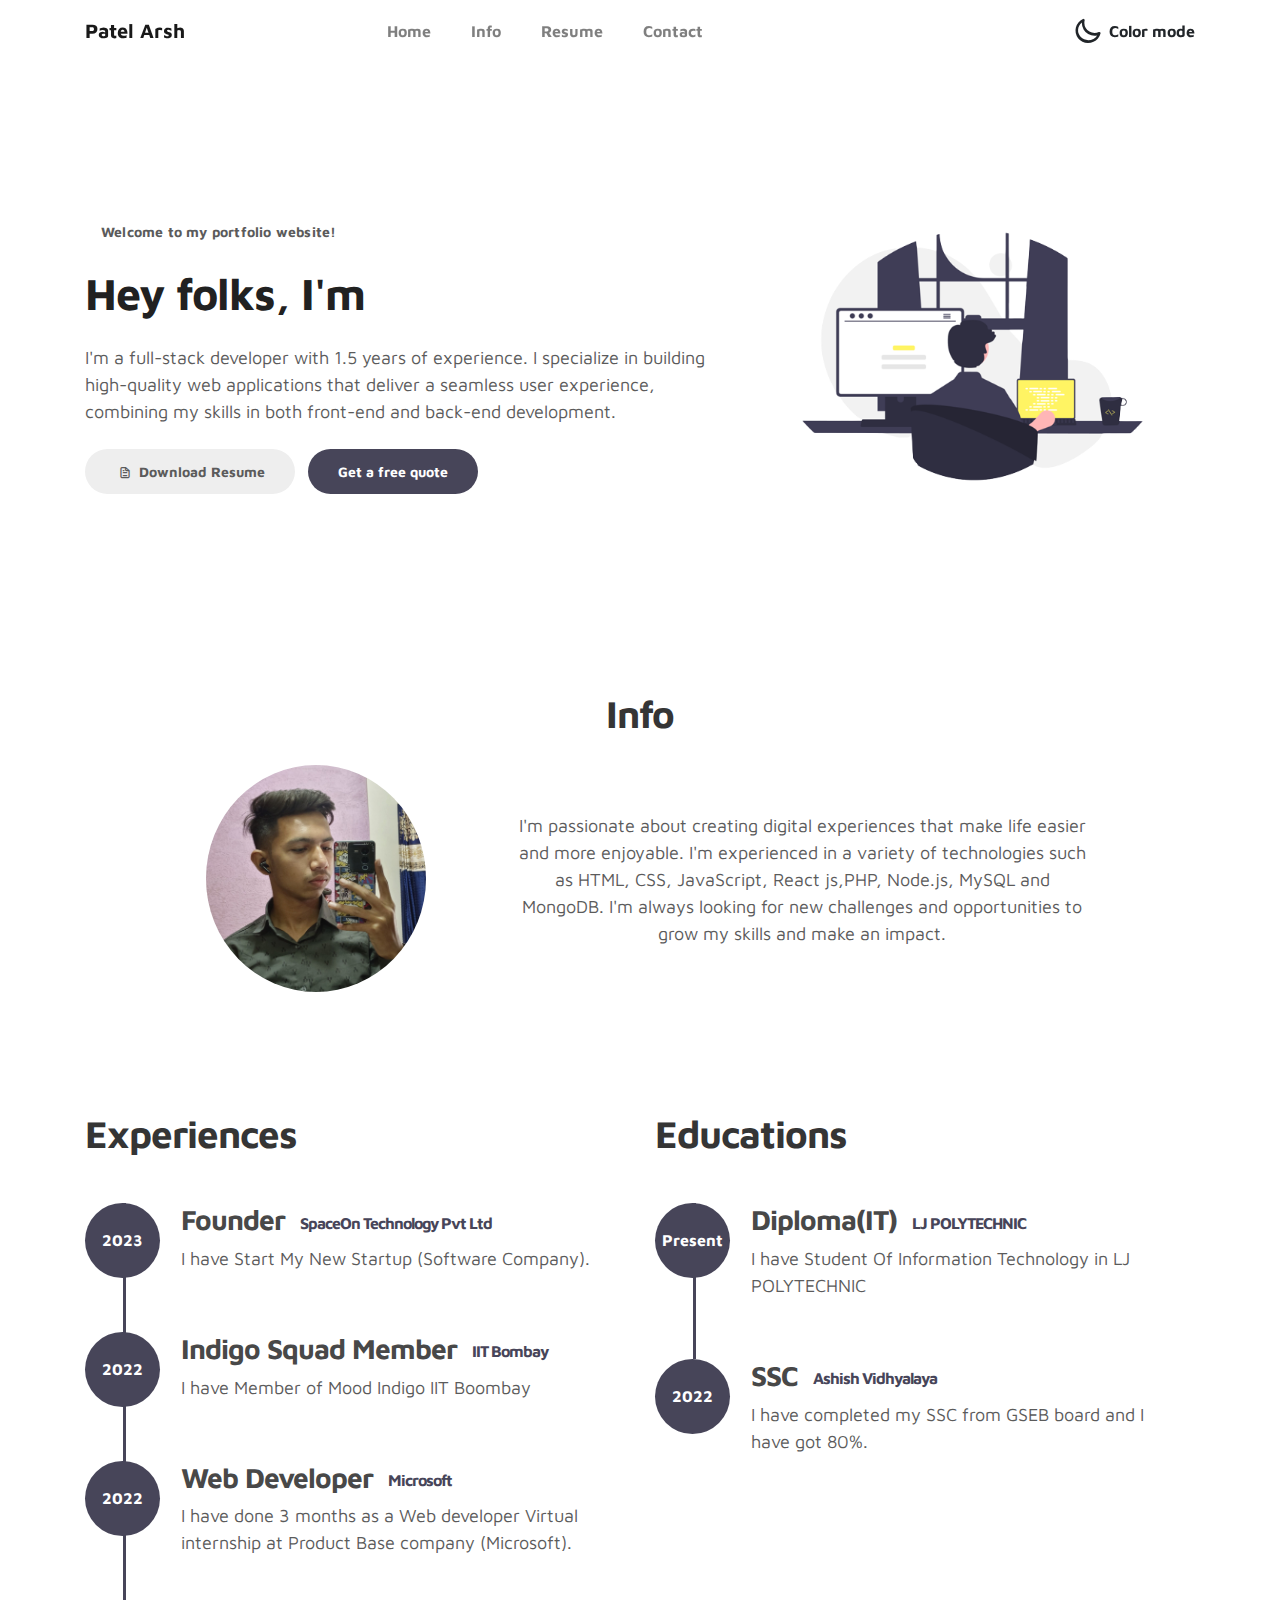
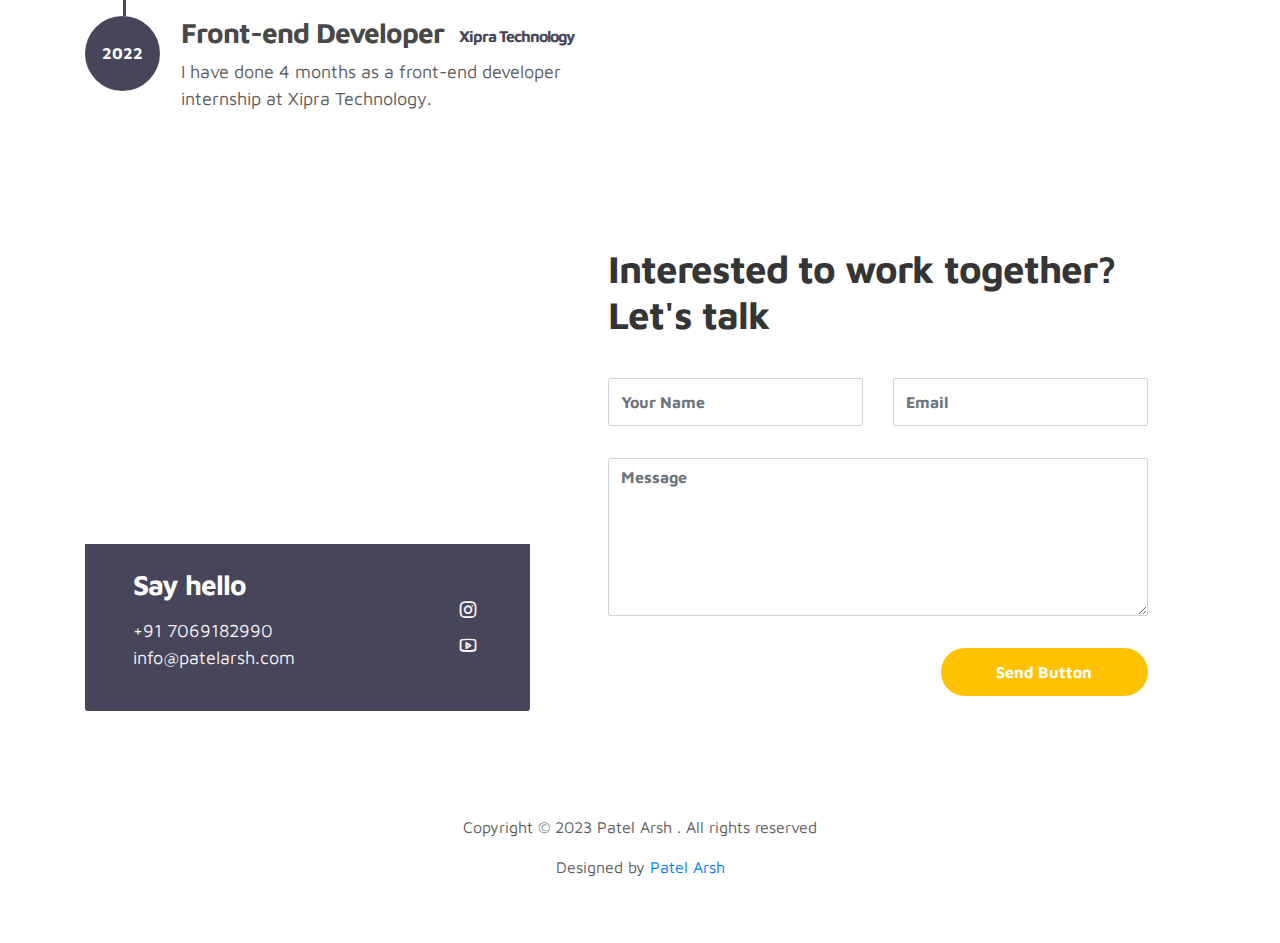
==== index.html @ 88a8e64c "Update index.html" ====
<!doctype html>
<html lang="en">

<head>
  <meta charset="utf-8">
  <meta name="viewport" content="width=device-width, initial-scale=1, shrink-to-fit=no">
  <meta name="author" content="Patel Arsh - Shere my life as a programmer">
  <meta name="description"content="A company specializing in developing and providing software solutions to improve business efficiency and productivity.">
  <meta name="keywords" content="Patel Arsh, IT Company in Kesharpura for Web Designing , Patelarsh company,Patelarsh products,
                                Patelarsh services,  Patelarsh customer reviews, Patelarsh careers,Logo Designing, Web Designing, Web Develpment, Web Designing in Kesharpura,Arsh Patel,Web Development in Kesharpura,
                                Creativite Web Designing, Web Designer in Kesharpura, Web Developer in Kesharpura, Software Development in Kesharpura, Software Developer in Kesharpura,Web Designer in Himmatnagar, Web Developer in Himmatnagar, Software Development in Himmatnagar, Software Developer in Himmatnagar, IT Company in Himmatnagar, Web Designer ,Web Designing,
	                              Web Development,software development, SaaS, cloud computing, mobile app development, artificial intelligence, machine learning, big data, cybersecurity, devOps, agile methodologies, project management, IT consulting, business intelligence, enterprise software, customer relationship management, HRM, supply chain management, inventory management, e-commerce, payment processing, data analytics, ERP ,Graphics Designing, Software Development,ArshPatel,patelarsh,ARSHPATEL,PatelArsh,mr.arsh__08,HTML,CSS,XML,JavaScript,FullStack Developer,Arsh,arsh,patelarsh,lj student,fullstack developer,SpaceOn Technology,spaceon,spaceon technology,owner of spaceon technology,IT Admin,IT Service Provider" />
                                

  <link rel="alternate" type="application/atom+xml" title="PatelArsh-Full Stack Developer"
    href="https://www.patelarsh.com/">
  <link rel="service" type="application/atomsvc+xml" title="PatelArsh-Full Stack Developer"
    href="https://www.patelarsh.com/">
  <link rel="canonical" href="https://www.patelarsh.com/">
  <meta name="robots" content="index, follow" />

  <title>Patel Arsh - Full Stack Developer</title>

  <link rel="stylesheet" href="css/bootstrap.min.css">
  <link rel="stylesheet" href="css/unicons.css">
  <link rel="stylesheet" href="css/owl.carousel.min.css">
  <link rel="stylesheet" href="css/owl.theme.default.min.css">
  <link rel="stylesheet" href="path/to/font-awesome/css/font-awesome.min.css">
  <link rel="icon" href="images/favicon.png" type="image/x-icon">

  <!--Adsense-->
  <script async src="https://pagead2.googlesyndication.com/pagead/js/adsbygoogle.js?client=ca-pub-3249840428928782"
    crossorigin="anonymous"></script>


  <!-- MAIN STYLE -->
  <link rel="stylesheet" href="css/tooplate-style.css">

	
	<script src="https://apps.elfsight.com/p/platform.js" defer></script>
<div class="elfsight-app-e863989b-3a97-4dd0-90bc-7523f755d9ac"></div>
 





</head>

<body>

  <!-- MENU -->
  <nav class="navbar navbar-expand-sm navbar-light">
    <div class="container">
      <a class="navbar-brand" href="index.html"> Patel Arsh</a>

      <button class="navbar-toggler" type="button" data-toggle="collapse" data-target="#navbarNav"
        aria-controls="navbarNav" aria-expanded="false" aria-label="Toggle navigation">
        <span class="navbar-toggler-icon"></span>
        <span class="navbar-toggler-icon"></span>
        <span class="navbar-toggler-icon"></span>
      </button>

      <div class="collapse navbar-collapse" id="navbarNav">
        <ul class="navbar-nav mx-auto">
          <li class="nav-item">
            <a href="index.html" class="nav-link"><span data-hover="Home">Home</span></a>
          </li>
          <li class="nav-item">
            <a href="Info.html" class="nav-link"><span data-hover="Info">Info</span></a>
          </li>
          <li class="nav-item">
            <a href="Resume.html" class="nav-link"><span data-hover="Resume">Resume</span></a>
          </li>
          <li class="nav-item">
            <a href="Contact.html" class="nav-link"><span data-hover="Contact">Contact</span></a>
          </li>
        </ul>

        <ul class="navbar-nav ml-lg-auto">
          <div class="ml-lg-4">
            <div class="color-mode d-lg-flex justify-content-center align-items-center">
              <i class="color-mode-icon"></i>
              Color mode
            </div>
          </div>
        </ul>
      </div>
    </div>
  </nav>

  <!-- ABOUT -->
  <section class="about full-screen d-lg-flex justify-content-center align-items-center" id="about">
    <div class="container">
      <div class="row">

        <div class="col-lg-7 col-md-12 col-12 d-flex align-items-center">
          <div class="about-text">
            <small class="small-text">Welcome to <span class="mobile-block">my portfolio website!</span></small>
            <h1 class="animated animated-text">
              <span class="mr-2">Hey folks, I'm</span>
              <div class="animated-info">
                <span class="animated-item">Patel Arsh</span>
                <span class="animated-item">FullStack Dev</span>

              </div>
            </h1>

            <p>I'm a full-stack developer with 1.5 years of experience. I specialize in building high-quality web
              applications that deliver a seamless user experience, combining my skills in both front-end and back-end
              development.</p>

            <div class="custom-btn-group mt-4">
              <a href="Resume-Arsh-Patel.pdf" class="btn mr-lg-2 custom-btn"><i class='uil uil-file-alt'></i> Download
                Resume</a>
              <a href="#contact" class="btn custom-btn custom-btn-bg custom-btn-link">Get a free quote</a>
            </div>
          </div>
        </div>

        <div class="col-lg-5 col-md-12 col-12">
          <div class="about-image svg">
            <img src="images/arsh_head.png" class="img-fluid" alt="programmer">
          </div>
        </div>

      </div>
    </div>
  </section>

  <!-- PROJECTS -->
  <section class="project py-5" id="project">
    <div class="container">

      <div class="row">
        <div class="col-lg-11 text-center mx-auto col-12">

          <div class="col-lg-8 mx-auto">
            <h2>Info</h2>
          </div>
          <div id="empresa" style="padding:20px;margin:1px;">
            <div class="container">
              <div class="row">
                <div class="col-sm-3 col-md-7 col-lg-4" style="width: 365px;"><img class="rounded-circle img-fluid"
                    data-aos="fade-left" src="images/arsh.jpg" alt="Patel Arsh" width="300px"
                    style="width: 220px;height: 227.2px;"></div>
                <div class="col" style="width: 674px;">
                  <p data-aos="fade-right" style="margin: 20px;"><br>I'm passionate about creating digital experiences
                    that make life easier and more enjoyable. I'm experienced in a variety of technologies such as HTML,
                    CSS, JavaScript, React js,PHP, Node.js, MySQL and MongoDB. I'm always looking for new challenges and
                    opportunities to grow my skills and make an impact.<br><br></p>
                </div>
              </div>
            </div>
          </div>



        </div>
      </div>
    </div>
  </section>

  <!-- FEATURES -->
  <section class="resume py-5 d-lg-flex justify-content-center align-items-center" id="resume">
    <div class="container">
      <div class="row">

        <div class="col-lg-6 col-12">
          <h2 class="mb-4">Experiences</h2>

          <div class="timeline">
            <div class="timeline-wrapper">
              <div class="timeline-yr">
                <span>2023</span>
              </div>
              <div class="timeline-info">
                <h3><span>Founder</span><small>SpaceOn Technology Pvt Ltd</small></h3>
                <p>I have Start My New Startup (Software Company). </p>
              </div>
            </div>

            <div class="timeline-wrapper">
              <div class="timeline-yr">
                <span>2022</span>
              </div>
              <div class="timeline-info">
                <h3><span>Indigo Squad Member</span><small>IIT Bombay</small></h3>
                <p>I have Member of Mood Indigo IIT Boombay</p>
              </div>
            </div>

            <div class="timeline-wrapper">
              <div class="timeline-yr">
                <span>2022</span>
              </div>
              <div class="timeline-info">
                <h3><span>Web Developer<small>Microsoft</small></h3>
                <p>I have done 3 months as a Web developer Virtual internship at Product Base company (Microsoft).</p>
              </div>
            </div>

            <div class="timeline-wrapper">
              <div class="timeline-yr">
                <span>2022</span>
              </div>
              <div class="timeline-info">
                <h3><span>Front-end Developer<small>Xipra Technology</small></h3>
                <p>I have done 4 months as a front-end developer internship at Xipra Technology. </p>
              </div>
            </div>

          </div>
        </div>

        <div class="col-lg-6 col-12">
          <h2 class="mb-4 mobile-mt-2">Educations</h2>

          <div class="timeline">


            <div class="timeline-wrapper">
              <div class="timeline-yr">
                <span>Present</span>
              </div>
              <div class="timeline-info">
                <h3><span>Diploma(IT)</span><small> LJ POLYTECHNIC </small> </h3>
                <p>I have Student Of Information Technology in LJ POLYTECHNIC</p>
              </div>
            </div>

            <div class="timeline-wrapper">
              <div class="timeline-yr">
                <span>2022</span>
              </div>
              <div class="timeline-info">
                <h3><span>SSC</span><small>Ashish Vidhyalaya</small></h3>
                <p>I have completed my SSC from GSEB board and I have got 80%.</p>
              </div>
            </div>

          </div>
        </div>

      </div>
    </div>
  </section>

  <!-- CONTACT -->
  <section class="contact py-5" id="contact">
    <div class="container">
      <div class="row">

        <div class="col-lg-5 mr-lg-5 col-12">
          <div class="google-map w-100">

            <iframe
              src="https://www.google.com/maps/embed?pb=!1m18!1m12!1m3!1d4900.624197991123!2d72.88304356719217!3d23.778217632878647!2m3!1f0!2f0!3f0!3m2!1i1024!2i768!4f13.1!3m3!1m2!1s0x395dafe11838134d%3A0x526c07df0bba49f0!2sSpaceOn%20Technologies%20Private%20limited!5e0!3m2!1sen!2sin!4v1674214253642!5m2!1sen!2sin"
              width="400" height="300" frameborder="0" style="border:0" allowfullscreen></iframe>
          </div>

          <div class="contact-info d-flex justify-content-between align-items-center py-4 px-lg-5">
            <div class="contact-info-item">
              <h3 class="mb-3 text-white">Say hello</h3>
              <p class="footer-text mb-0">+91 7069182990</p>
              <p><a href="mailto:info@patelarsh.com">info@patelarsh.com</a></p>
            </div>

            <ul class="social-links">
              <li><a href="https://www.linkedin.com/in/arsh-patel-272b02206/" class="fa fa-linkedin"
                  data-toggle="tooltip" data-placement="left" title="Dribbble"></a></li>
              <li><a href="https://www.instagram.com/mr.arsh__08/" class="uil uil-instagram" data-toggle="tooltip"
                  data-placement="left" title="Instagram"></a></li>
              <li><a href="#" class="uil uil-youtube" data-toggle="tooltip" data-placement="left" title="Youtube"></a>
              </li>
            </ul>
          </div>
        </div>

        <div class="col-lg-6 col-12">
          <div class="contact-form">
            <h2 class="mb-4">Interested to work together? Let's talk</h2>

            <form action="" method="get">
              <div class="row">
                <div class="col-lg-6 col-12">
                  <input type="text" class="form-control" name="name" placeholder="Your Name" id="name">
                </div>

                <div class="col-lg-6 col-12">
                  <input type="email" class="form-control" name="email" placeholder="Email" id="email">
                </div>

                <div class="col-12">
                  <textarea name="message" rows="6" class="form-control" id="message" placeholder="Message"></textarea>
                </div>

                <div class="ml-lg-auto col-lg-5 col-12">
                  <input type="submit" class="form-control submit-btn" value="Send Button">
                </div>
              </div>
            </form>
          </div>
        </div>

      </div>
    </div>
  </section>

  <!-- FOOTER -->
  <footer class="footer py-5">
    <div class="container">
      <div class="row">

        <div class="col-lg-12 col-12">
          <p class="copyright-text text-center">Copyright &copy; 2023 Patel Arsh . All rights reserved</p>
          <p class="copyright-text text-center">Designed by <a rel="follow" href="https://www.patelarsh.com">Patel
              Arsh</a></p>
        </div>

      </div>
    </div>
  </footer>


<script src="https://apps.elfsight.com/p/platform.js" defer></script>
<div class="elfsight-app-7919cc88-d0c9-45f0-942d-5efedcaac9d4"></div>
  <script src="js/jquery-3.3.1.min.js"></script>
  <script src="js/popper.min.js"></script>
  <script src="js/bootstrap.min.js"></script>
  <script src="js/Headroom.js"></script>
  <script src="js/jQuery.headroom.js"></script>
  <script src="js/owl.carousel.min.js"></script>
  <script src="js/smoothscroll.js"></script>
  <script src="js/custom.js"></script>

</body>

</html>
---- css/unicons.css ----
@font-face {
  font-family: 'unicons';
  src: url('../font/unicons.eot?42479262');
  src: url('../font/unicons.eot?42479262#iefix') format('embedded-opentype'),
       url('../font/unicons.woff2?42479262') format('woff2'),
       url('../font/unicons.woff?42479262') format('woff'),
       url('../font/unicons.ttf?42479262') format('truetype'),
       url('../font/unicons.svg?42479262#unicons') format('svg');
  font-weight: normal;
  font-style: normal;
}
/* Chrome hack: SVG is rendered more smooth in Windozze. 100% magic, uncomment if you need it. */
/* Note, that will break hinting! In other OS-es font will be not as sharp as it could be */
/*
@media screen and (-webkit-min-device-pixel-ratio:0) {
  @font-face {
    font-family: 'unicons';
    src: url('../font/unicons.svg?42479262#unicons') format('svg');
  }
}
*/
 
 [class^="uil-"]:before, [class*=" uil-"]:before {
  font-family: "unicons";
  font-style: normal;
  font-weight: normal;
  speak: none;
 
  display: inline-block;
  text-decoration: inherit;
  width: 1em;
  margin-right: .2em;
  text-align: center;
  /* opacity: .8; */
 
  /* For safety - reset parent styles, that can break glyph codes*/
  font-variant: normal;
  text-transform: none;
 
  /* fix buttons height, for twitter bootstrap */
  line-height: 1em;
 
  /* Animation center compensation - margins should be symmetric */
  /* remove if not needed */
  margin-left: .2em;
 
  /* you can be more comfortable with increased icons size */
  /* font-size: 120%; */
 
  /* Font smoothing. That was taken from TWBS */
  -webkit-font-smoothing: antialiased;
  -moz-osx-font-smoothing: grayscale;
 
  /* Uncomment for 3D effect */
  /* text-shadow: 1px 1px 1px rgba(127, 127, 127, 0.3); */
}
 
.uil-abacus:before { content: '\e800'; } /* '' */
.uil-accessible-icon-alt:before { content: '\e801'; } /* '' */
.uil-adjust-alt:before { content: '\e802'; } /* '' */
.uil-adjust-circle:before { content: '\e803'; } /* '' */
.uil-adjust-half:before { content: '\e804'; } /* '' */
.uil-adjust:before { content: '\e805'; } /* '' */
.uil-airplay:before { content: '\e806'; } /* '' */
.uil-align-alt:before { content: '\e807'; } /* '' */
.uil-align-center-alt:before { content: '\e808'; } /* '' */
.uil-align-center-h:before { content: '\e809'; } /* '' */
.uil-align-center-justify:before { content: '\e80a'; } /* '' */
.uil-align-center-v:before { content: '\e80b'; } /* '' */
.uil-align-center:before { content: '\e80c'; } /* '' */
.uil-align-justify:before { content: '\e80d'; } /* '' */
.uil-align-left-justify:before { content: '\e80e'; } /* '' */
.uil-align-left:before { content: '\e80f'; } /* '' */
.uil-align-letter-right:before { content: '\e810'; } /* '' */
.uil-align-right-justify:before { content: '\e811'; } /* '' */
.uil-align-right:before { content: '\e812'; } /* '' */
.uil-align:before { content: '\e813'; } /* '' */
.uil-ambulance:before { content: '\e814'; } /* '' */
.uil-analysis:before { content: '\e815'; } /* '' */
.uil-analytics:before { content: '\e816'; } /* '' */
.uil-anchor:before { content: '\e817'; } /* '' */
.uil-android-phone-slash:before { content: '\e818'; } /* '' */
.uil-angle-double-down:before { content: '\e819'; } /* '' */
.uil-angle-double-left:before { content: '\e81a'; } /* '' */
.uil-angle-double-right:before { content: '\e81b'; } /* '' */
.uil-angle-double-up:before { content: '\e81c'; } /* '' */
.uil-angle-down:before { content: '\e81d'; } /* '' */
.uil-angle-left:before { content: '\e81e'; } /* '' */
.uil-angle-right-b:before { content: '\e81f'; } /* '' */
.uil-angle-right:before { content: '\e820'; } /* '' */
.uil-angle-up:before { content: '\e821'; } /* '' */
.uil-annoyed-alt:before { content: '\e822'; } /* '' */
.uil-annoyed:before { content: '\e823'; } /* '' */
.uil-apps:before { content: '\e824'; } /* '' */
.uil-archive-alt:before { content: '\e825'; } /* '' */
.uil-archive:before { content: '\e826'; } /* '' */
.uil-arrow-break:before { content: '\e827'; } /* '' */
.uil-arrow-circle-down:before { content: '\e828'; } /* '' */
.uil-arrow-circle-left:before { content: '\e829'; } /* '' */
.uil-arrow-circle-right:before { content: '\e82a'; } /* '' */
.uil-arrow-circle-up:before { content: '\e82b'; } /* '' */
.uil-arrow-compress-h:before { content: '\e82c'; } /* '' */
.uil-arrow-down-left:before { content: '\e82d'; } /* '' */
.uil-arrow-down-right:before { content: '\e82e'; } /* '' */
.uil-arrow-down:before { content: '\e82f'; } /* '' */
.uil-arrow-from-right:before { content: '\e830'; } /* '' */
.uil-arrow-from-top:before { content: '\e831'; } /* '' */
.uil-arrow-growth:before { content: '\e832'; } /* '' */
.uil-arrow-left:before { content: '\e833'; } /* '' */
.uil-arrow-random:before { content: '\e834'; } /* '' */
.uil-arrow-resize-diagonal:before { content: '\e835'; } /* '' */
.uil-arrow-right:before { content: '\e836'; } /* '' */
.uil-arrow-to-bottom:before { content: '\e837'; } /* '' */
.uil-arrow-to-right:before { content: '\e838'; } /* '' */
.uil-arrow-up-left:before { content: '\e839'; } /* '' */
.uil-arrow-up-right:before { content: '\e83a'; } /* '' */
.uil-arrow-up:before { content: '\e83b'; } /* '' */
.uil-arrows-h-alt:before { content: '\e83c'; } /* '' */
.uil-arrows-h:before { content: '\e83d'; } /* '' */
.uil-arrows-left-down:before { content: '\e83e'; } /* '' */
.uil-arrows-maximize:before { content: '\e83f'; } /* '' */
.uil-arrows-merge:before { content: '\e840'; } /* '' */
.uil-arrows-resize-h:before { content: '\e841'; } /* '' */
.uil-arrows-resize-v:before { content: '\e842'; } /* '' */
.uil-arrows-resize:before { content: '\e843'; } /* '' */
.uil-arrows-right-down:before { content: '\e844'; } /* '' */
.uil-arrows-shrink-h:before { content: '\e845'; } /* '' */
.uil-arrows-shrink-v:before { content: '\e846'; } /* '' */
.uil-arrows-up-right:before { content: '\e847'; } /* '' */
.uil-arrows-v-alt:before { content: '\e848'; } /* '' */
.uil-arrows-v:before { content: '\e849'; } /* '' */
.uil-at:before { content: '\e84a'; } /* '' */
.uil-atm-card:before { content: '\e84b'; } /* '' */
.uil-atom:before { content: '\e84c'; } /* '' */
.uil-auto-flash:before { content: '\e84d'; } /* '' */
.uil-award-alt:before { content: '\e84e'; } /* '' */
.uil-award:before { content: '\e84f'; } /* '' */
.uil-baby-carriage:before { content: '\e850'; } /* '' */
.uil-backpack:before { content: '\e851'; } /* '' */
.uil-backspace:before { content: '\e852'; } /* '' */
.uil-backward:before { content: '\e853'; } /* '' */
.uil-bag-alt:before { content: '\e854'; } /* '' */
.uil-bag-slash:before { content: '\e855'; } /* '' */
.uil-bag:before { content: '\e856'; } /* '' */
.uil-ball:before { content: '\e857'; } /* '' */
.uil-ban:before { content: '\e858'; } /* '' */
.uil-bars:before { content: '\e859'; } /* '' */
.uil-basketball-hoop:before { content: '\e85a'; } /* '' */
.uil-basketball:before { content: '\e85b'; } /* '' */
.uil-battery-bolt:before { content: '\e85c'; } /* '' */
.uil-battery-empty:before { content: '\e85d'; } /* '' */
.uil-bed-double:before { content: '\e85e'; } /* '' */
.uil-bed:before { content: '\e85f'; } /* '' */
.uil-bell-school:before { content: '\e860'; } /* '' */
.uil-bell-slash:before { content: '\e861'; } /* '' */
.uil-bill:before { content: '\e862'; } /* '' */
.uil-bitcoin-circle:before { content: '\e863'; } /* '' */
.uil-bitcoin:before { content: '\e864'; } /* '' */
.uil-bluetooth-b:before { content: '\e865'; } /* '' */
.uil-bolt-alt:before { content: '\e866'; } /* '' */
.uil-bolt-slash:before { content: '\e867'; } /* '' */
.uil-bolt:before { content: '\e868'; } /* '' */
.uil-book-alt:before { content: '\e869'; } /* '' */
.uil-book-medical:before { content: '\e86a'; } /* '' */
.uil-book-open:before { content: '\e86b'; } /* '' */
.uil-book-reader:before { content: '\e86c'; } /* '' */
.uil-book:before { content: '\e86d'; } /* '' */
.uil-bookmark-full:before { content: '\e86e'; } /* '' */
.uil-bookmark:before { content: '\e86f'; } /* '' */
.uil-books:before { content: '\e870'; } /* '' */
.uil-boombox:before { content: '\e871'; } /* '' */
.uil-border-alt:before { content: '\e872'; } /* '' */
.uil-border-bottom:before { content: '\e873'; } /* '' */
.uil-border-clear:before { content: '\e874'; } /* '' */
.uil-border-horizontal:before { content: '\e875'; } /* '' */
.uil-border-inner:before { content: '\e876'; } /* '' */
.uil-border-left:before { content: '\e877'; } /* '' */
.uil-border-out:before { content: '\e878'; } /* '' */
.uil-border-right:before { content: '\e879'; } /* '' */
.uil-border-top:before { content: '\e87a'; } /* '' */
.uil-border-vertical:before { content: '\e87b'; } /* '' */
.uil-box:before { content: '\e87c'; } /* '' */
.uil-briefcase-alt:before { content: '\e87d'; } /* '' */
.uil-briefcase:before { content: '\e87e'; } /* '' */
.uil-bright:before { content: '\e87f'; } /* '' */
.uil-brightness-empty:before { content: '\e880'; } /* '' */
.uil-brightness-half:before { content: '\e881'; } /* '' */
.uil-brightness-low:before { content: '\e882'; } /* '' */
.uil-brightness-minus:before { content: '\e883'; } /* '' */
.uil-brightness-plus:before { content: '\e884'; } /* '' */
.uil-brightness:before { content: '\e885'; } /* '' */
.uil-bring-bottom:before { content: '\e886'; } /* '' */
.uil-bring-front:before { content: '\e887'; } /* '' */
.uil-brush-alt:before { content: '\e888'; } /* '' */
.uil-bug:before { content: '\e889'; } /* '' */
.uil-building:before { content: '\e88a'; } /* '' */
.uil-bullseye:before { content: '\e88b'; } /* '' */
.uil-bus-alt:before { content: '\e88c'; } /* '' */
.uil-bus-school:before { content: '\e88d'; } /* '' */
.uil-bus:before { content: '\e88e'; } /* '' */
.uil-calcualtor:before { content: '\e88f'; } /* '' */
.uil-calculator-alt:before { content: '\e890'; } /* '' */
.uil-calendar-alt:before { content: '\e891'; } /* '' */
.uil-calendar-slash:before { content: '\e892'; } /* '' */
.uil-calender:before { content: '\e893'; } /* '' */
.uil-calling:before { content: '\e894'; } /* '' */
.uil-camera-plus:before { content: '\e895'; } /* '' */
.uil-camera-slash:before { content: '\e896'; } /* '' */
.uil-camera:before { content: '\e897'; } /* '' */
.uil-cancel:before { content: '\e898'; } /* '' */
.uil-capsule:before { content: '\e899'; } /* '' */
.uil-capture:before { content: '\e89a'; } /* '' */
.uil-car-sideview:before { content: '\e89b'; } /* '' */
.uil-car-slash:before { content: '\e89c'; } /* '' */
.uil-car-wash:before { content: '\e89d'; } /* '' */
.uil-car:before { content: '\e89e'; } /* '' */
.uil-card-atm:before { content: '\e89f'; } /* '' */
.uil-caret-right:before { content: '\e8a0'; } /* '' */
.uil-cart:before { content: '\e8a1'; } /* '' */
.uil-cell:before { content: '\e8a2'; } /* '' */
.uil-celsius:before { content: '\e8a3'; } /* '' */
.uil-chart-bar-alt:before { content: '\e8a4'; } /* '' */
.uil-chart-bar:before { content: '\e8a5'; } /* '' */
.uil-chart-down:before { content: '\e8a6'; } /* '' */
.uil-chart-growth-alt:before { content: '\e8a7'; } /* '' */
.uil-chart-growth:before { content: '\e8a8'; } /* '' */
.uil-chart-line:before { content: '\e8a9'; } /* '' */
.uil-chart-pie-alt:before { content: '\e8aa'; } /* '' */
.uil-chart-pie:before { content: '\e8ab'; } /* '' */
.uil-chart:before { content: '\e8ac'; } /* '' */
.uil-chat-bubble-user:before { content: '\e8ad'; } /* '' */
.uil-chat-info:before { content: '\e8ae'; } /* '' */
.uil-chat:before { content: '\e8af'; } /* '' */
.uil-check-circle:before { content: '\e8b0'; } /* '' */
.uil-check-square:before { content: '\e8b1'; } /* '' */
.uil-check:before { content: '\e8b2'; } /* '' */
.uil-circle-layer:before { content: '\e8b3'; } /* '' */
.uil-circle:before { content: '\e8b4'; } /* '' */
.uil-circuit:before { content: '\e8b5'; } /* '' */
.uil-clapper-board:before { content: '\e8b6'; } /* '' */
.uil-clipboard-alt:before { content: '\e8b7'; } /* '' */
.uil-clipboard-blank:before { content: '\e8b8'; } /* '' */
.uil-clipboard-notes:before { content: '\e8b9'; } /* '' */
.uil-clipboard:before { content: '\e8ba'; } /* '' */
.uil-clock-eight:before { content: '\e8bb'; } /* '' */
.uil-clock-five:before { content: '\e8bc'; } /* '' */
.uil-clock-nine:before { content: '\e8bd'; } /* '' */
.uil-clock-seven:before { content: '\e8be'; } /* '' */
.uil-clock-ten:before { content: '\e8bf'; } /* '' */
.uil-clock-three:before { content: '\e8c0'; } /* '' */
.uil-clock-two:before { content: '\e8c1'; } /* '' */
.uil-clock:before { content: '\e8c2'; } /* '' */
.uil-closed-captioning:before { content: '\e8c3'; } /* '' */
.uil-cloud-block:before { content: '\e8c4'; } /* '' */
.uil-cloud-bookmark:before { content: '\e8c5'; } /* '' */
.uil-cloud-check:before { content: '\e8c6'; } /* '' */
.uil-cloud-computing:before { content: '\e8c7'; } /* '' */
.uil-cloud-data-connection:before { content: '\e8c8'; } /* '' */
.uil-cloud-database-tree:before { content: '\e8c9'; } /* '' */
.uil-cloud-download:before { content: '\e8ca'; } /* '' */
.uil-cloud-drizzle:before { content: '\e8cb'; } /* '' */
.uil-cloud-exclamation:before { content: '\e8cc'; } /* '' */
.uil-cloud-hail:before { content: '\e8cd'; } /* '' */
.uil-cloud-heart:before { content: '\e8ce'; } /* '' */
.uil-cloud-info:before { content: '\e8cf'; } /* '' */
.uil-cloud-lock:before { content: '\e8d0'; } /* '' */
.uil-cloud-meatball:before { content: '\e8d1'; } /* '' */
.uil-cloud-moon-hail:before { content: '\e8d2'; } /* '' */
.uil-cloud-moon-meatball:before { content: '\e8d3'; } /* '' */
.uil-cloud-moon-rain:before { content: '\e8d4'; } /* '' */
.uil-cloud-moon-showers:before { content: '\e8d5'; } /* '' */
.uil-cloud-moon:before { content: '\e8d6'; } /* '' */
.uil-cloud-question:before { content: '\e8d7'; } /* '' */
.uil-cloud-rain-sun:before { content: '\e8d8'; } /* '' */
.uil-cloud-rain:before { content: '\e8d9'; } /* '' */
.uil-cloud-redo:before { content: '\e8da'; } /* '' */
.uil-cloud-set:before { content: '\e8db'; } /* '' */
.uil-cloud-share:before { content: '\e8dc'; } /* '' */
.uil-cloud-shield:before { content: '\e8dd'; } /* '' */
.uil-cloud-showers-alt:before { content: '\e8de'; } /* '' */
.uil-cloud-showers-heavy:before { content: '\e8df'; } /* '' */
.uil-cloud-showers:before { content: '\e8e0'; } /* '' */
.uil-cloud-slash:before { content: '\e8e1'; } /* '' */
.uil-cloud-sun-hail:before { content: '\e8e2'; } /* '' */
.uil-cloud-sun-meatball:before { content: '\e8e3'; } /* '' */
.uil-cloud-sun-rain-alt:before { content: '\e8e4'; } /* '' */
.uil-cloud-sun-rain:before { content: '\e8e5'; } /* '' */
.uil-cloud-sun-tear:before { content: '\e8e6'; } /* '' */
.uil-cloud-sun:before { content: '\e8e7'; } /* '' */
.uil-cloud-times:before { content: '\e8e8'; } /* '' */
.uil-cloud-unlock:before { content: '\e8e9'; } /* '' */
.uil-cloud-upload:before { content: '\e8ea'; } /* '' */
.uil-cloud-wifi:before { content: '\e8eb'; } /* '' */
.uil-cloud-wind:before { content: '\e8ec'; } /* '' */
.uil-cloud:before { content: '\e8ed'; } /* '' */
.uil-clouds:before { content: '\e8ee'; } /* '' */
.uil-club:before { content: '\e8ef'; } /* '' */
.uil-code:before { content: '\e8f0'; } /* '' */
.uil-coffee:before { content: '\e8f1'; } /* '' */
.uil-cog:before { content: '\e8f2'; } /* '' */
.uil-coins:before { content: '\e8f3'; } /* '' */
.uil-columns:before { content: '\e8f4'; } /* '' */
.uil-comment-alt-block:before { content: '\e8f5'; } /* '' */
.uil-comment-alt-chart-lines:before { content: '\e8f6'; } /* '' */
.uil-comment-alt-check:before { content: '\e8f7'; } /* '' */
.uil-comment-alt-dots:before { content: '\e8f8'; } /* '' */
.uil-comment-alt-download:before { content: '\e8f9'; } /* '' */
.uil-comment-alt-edit:before { content: '\e8fa'; } /* '' */
.uil-comment-alt-exclamation:before { content: '\e8fb'; } /* '' */
.uil-comment-alt-heart:before { content: '\e8fc'; } /* '' */
.uil-comment-alt-image:before { content: '\e8fd'; } /* '' */
.uil-comment-alt-info:before { content: '\e8fe'; } /* '' */
.uil-comment-alt-lines:before { content: '\e8ff'; } /* '' */
.uil-comment-alt-lock:before { content: '\e900'; } /* '' */
.uil-comment-alt-medical:before { content: '\e901'; } /* '' */
.uil-comment-alt-message:before { content: '\e902'; } /* '' */
.uil-comment-alt-notes:before { content: '\e903'; } /* '' */
.uil-comment-alt-plus:before { content: '\e904'; } /* '' */
.uil-comment-alt-question:before { content: '\e905'; } /* '' */
.uil-comment-alt-redo:before { content: '\e906'; } /* '' */
.uil-comment-alt-search:before { content: '\e907'; } /* '' */
.uil-comment-alt-share:before { content: '\e908'; } /* '' */
.uil-comment-alt-shield:before { content: '\e909'; } /* '' */
.uil-comment-alt-upload:before { content: '\e90a'; } /* '' */
.uil-comment-alt-verify:before { content: '\e90b'; } /* '' */
.uil-comment-alt:before { content: '\e90c'; } /* '' */
.uil-comment-block:before { content: '\e90d'; } /* '' */
.uil-comment-chart-line:before { content: '\e90e'; } /* '' */
.uil-comment-check:before { content: '\e90f'; } /* '' */
.uil-comment-dots:before { content: '\e910'; } /* '' */
.uil-comment-download:before { content: '\e911'; } /* '' */
.uil-comment-edit:before { content: '\e912'; } /* '' */
.uil-comment-exclamation:before { content: '\e913'; } /* '' */
.uil-comment-heart:before { content: '\e914'; } /* '' */
.uil-comment-image:before { content: '\e915'; } /* '' */
.uil-comment-info-alt:before { content: '\e916'; } /* '' */
.uil-comment-info:before { content: '\e917'; } /* '' */
.uil-comment-lines:before { content: '\e918'; } /* '' */
.uil-comment-lock:before { content: '\e919'; } /* '' */
.uil-comment-medical:before { content: '\e91a'; } /* '' */
.uil-comment-message:before { content: '\e91b'; } /* '' */
.uil-comment-notes:before { content: '\e91c'; } /* '' */
.uil-comment-plus:before { content: '\e91d'; } /* '' */
.uil-comment-question:before { content: '\e91e'; } /* '' */
.uil-comment-redo:before { content: '\e91f'; } /* '' */
.uil-comment-search:before { content: '\e920'; } /* '' */
.uil-comment-share:before { content: '\e921'; } /* '' */
.uil-comment-shield:before { content: '\e922'; } /* '' */
.uil-comment-slash:before { content: '\e923'; } /* '' */
.uil-comment-upload:before { content: '\e924'; } /* '' */
.uil-comment-verify:before { content: '\e925'; } /* '' */
.uil-comment:before { content: '\e926'; } /* '' */
.uil-comments-alt:before { content: '\e927'; } /* '' */
.uil-comments:before { content: '\e928'; } /* '' */
.uil-commnet-alt-slash:before { content: '\e929'; } /* '' */
.uil-compact-disc:before { content: '\e92a'; } /* '' */
.uil-compass:before { content: '\e92b'; } /* '' */
.uil-compress-alt-left:before { content: '\e92c'; } /* '' */
.uil-compress-alt:before { content: '\e92d'; } /* '' */
.uil-compress-arrows:before { content: '\e92e'; } /* '' */
.uil-compress-lines:before { content: '\e92f'; } /* '' */
.uil-compress-point:before { content: '\e930'; } /* '' */
.uil-compress-v:before { content: '\e931'; } /* '' */
.uil-compress:before { content: '\e932'; } /* '' */
.uil-computer-mouse:before { content: '\e933'; } /* '' */
.uil-confused:before { content: '\e934'; } /* '' */
.uil-constructor:before { content: '\e935'; } /* '' */
.uil-copy-alt:before { content: '\e936'; } /* '' */
.uil-copy-landscape:before { content: '\e937'; } /* '' */
.uil-copy:before { content: '\e938'; } /* '' */
.uil-copyright:before { content: '\e939'; } /* '' */
.uil-corner-down-left:before { content: '\e93a'; } /* '' */
.uil-corner-down-right-alt:before { content: '\e93b'; } /* '' */
.uil-corner-down-right:before { content: '\e93c'; } /* '' */
.uil-corner-left-down:before { content: '\e93d'; } /* '' */
.uil-corner-right-down:before { content: '\e93e'; } /* '' */
.uil-corner-up-left-alt:before { content: '\e93f'; } /* '' */
.uil-corner-up-left:before { content: '\e940'; } /* '' */
.uil-corner-up-right-alt:before { content: '\e941'; } /* '' */
.uil-corner-up-right:before { content: '\e942'; } /* '' */
.uil-creative-commons-pd-alt:before { content: '\e943'; } /* '' */
.uil-creative-commons-pd:before { content: '\e944'; } /* '' */
.uil-crockery:before { content: '\e945'; } /* '' */
.uil-crop-alt-rotate-left:before { content: '\e946'; } /* '' */
.uil-crop-alt-rotate-right:before { content: '\e947'; } /* '' */
.uil-crop-alt:before { content: '\e948'; } /* '' */
.uil-crosshair-alt:before { content: '\e949'; } /* '' */
.uil-crosshair:before { content: '\e94a'; } /* '' */
.uil-crosshairs:before { content: '\e94b'; } /* '' */
.uil-cube:before { content: '\e94c'; } /* '' */
.uil-data-sharing:before { content: '\e94d'; } /* '' */
.uil-database-alt:before { content: '\e94e'; } /* '' */
.uil-database:before { content: '\e94f'; } /* '' */
.uil-desert:before { content: '\e950'; } /* '' */
.uil-desktop-alt-slash:before { content: '\e951'; } /* '' */
.uil-desktop-alt:before { content: '\e952'; } /* '' */
.uil-desktop-cloud-alt:before { content: '\e953'; } /* '' */
.uil-desktop-slash:before { content: '\e954'; } /* '' */
.uil-desktop:before { content: '\e955'; } /* '' */
.uil-dialpad-alt:before { content: '\e956'; } /* '' */
.uil-dialpad:before { content: '\e957'; } /* '' */
.uil-diamond:before { content: '\e958'; } /* '' */
.uil-diary-alt:before { content: '\e959'; } /* '' */
.uil-diary:before { content: '\e95a'; } /* '' */
.uil-dice-five:before { content: '\e95b'; } /* '' */
.uil-dice-four:before { content: '\e95c'; } /* '' */
.uil-dice-one:before { content: '\e95d'; } /* '' */
.uil-dice-six:before { content: '\e95e'; } /* '' */
.uil-dice-three:before { content: '\e95f'; } /* '' */
.uil-dice-two:before { content: '\e960'; } /* '' */
.uil-direction:before { content: '\e961'; } /* '' */
.uil-directions:before { content: '\e962'; } /* '' */
.uil-dizzy-meh:before { content: '\e963'; } /* '' */
.uil-dna:before { content: '\e964'; } /* '' */
.uil-document-layout-center:before { content: '\e965'; } /* '' */
.uil-document-layout-left:before { content: '\e966'; } /* '' */
.uil-document-layout-right:before { content: '\e967'; } /* '' */
.uil-document:before { content: '\e968'; } /* '' */
.uil-dollar-alt:before { content: '\e969'; } /* '' */
.uil-dollar-sign-alt:before { content: '\e96a'; } /* '' */
.uil-dollar-sign:before { content: '\e96b'; } /* '' */
.uil-down-arrow:before { content: '\e96c'; } /* '' */
.uil-download-alt:before { content: '\e96d'; } /* '' */
.uil-dribbble:before { content: '\e96e'; } /* '' */
.uil-drill:before { content: '\e96f'; } /* '' */
.uil-dropbox:before { content: '\e970'; } /* '' */
.uil-dumbbell:before { content: '\e971'; } /* '' */
.uil-edit-alt:before { content: '\e972'; } /* '' */
.uil-edit:before { content: '\e973'; } /* '' */
.uil-ellipsis-h:before { content: '\e974'; } /* '' */
.uil-ellipsis-v:before { content: '\e975'; } /* '' */
.uil-emoji:before { content: '\e976'; } /* '' */
.uil-enter:before { content: '\e977'; } /* '' */
.uil-entry:before { content: '\e978'; } /* '' */
.uil-envelope-add:before { content: '\e979'; } /* '' */
.uil-envelope-alt:before { content: '\e97a'; } /* '' */
.uil-envelope-block:before { content: '\e97b'; } /* '' */
.uil-envelope-bookmark:before { content: '\e97c'; } /* '' */
.uil-envelope-check:before { content: '\e97d'; } /* '' */
.uil-envelope-download-alt:before { content: '\e97e'; } /* '' */
.uil-envelope-download:before { content: '\e97f'; } /* '' */
.uil-envelope-edit:before { content: '\e980'; } /* '' */
.uil-envelope-exclamation:before { content: '\e981'; } /* '' */
.uil-envelope-heart:before { content: '\e982'; } /* '' */
.uil-envelope-info:before { content: '\e983'; } /* '' */
.uil-envelope-lock:before { content: '\e984'; } /* '' */
.uil-envelope-minus:before { content: '\e985'; } /* '' */
.uil-envelope-open:before { content: '\e986'; } /* '' */
.uil-envelope-question:before { content: '\e987'; } /* '' */
.uil-envelope-receive:before { content: '\e988'; } /* '' */
.uil-envelope-redo:before { content: '\e989'; } /* '' */
.uil-envelope-search:before { content: '\e98a'; } /* '' */
.uil-envelope-send:before { content: '\e98b'; } /* '' */
.uil-envelope-share:before { content: '\e98c'; } /* '' */
.uil-envelope-shield:before { content: '\e98d'; } /* '' */
.uil-envelope-star:before { content: '\e98e'; } /* '' */
.uil-envelope-times:before { content: '\e98f'; } /* '' */
.uil-envelope-upload-alt:before { content: '\e990'; } /* '' */
.uil-envelope-upload:before { content: '\e991'; } /* '' */
.uil-envelope:before { content: '\e992'; } /* '' */
.uil-envelopes:before { content: '\e993'; } /* '' */
.uil-equal-circle:before { content: '\e994'; } /* '' */
.uil-euro-circle:before { content: '\e995'; } /* '' */
.uil-euro:before { content: '\e996'; } /* '' */
.uil-exchange-alt:before { content: '\e997'; } /* '' */
.uil-exchange:before { content: '\e998'; } /* '' */
.uil-exclamation-circle:before { content: '\e999'; } /* '' */
.uil-exclamation-octagon:before { content: '\e99a'; } /* '' */
.uil-exclamation-triangle:before { content: '\e99b'; } /* '' */
.uil-exclude:before { content: '\e99c'; } /* '' */
.uil-exit:before { content: '\e99d'; } /* '' */
.uil-expand-alt:before { content: '\e99e'; } /* '' */
.uil-expand-arrows-alt:before { content: '\e99f'; } /* '' */
.uil-expand-arrows:before { content: '\e9a0'; } /* '' */
.uil-expand-from-corner:before { content: '\e9a1'; } /* '' */
.uil-expand-left:before { content: '\e9a2'; } /* '' */
.uil-export:before { content: '\e9a3'; } /* '' */
.uil-exposure-alt:before { content: '\e9a4'; } /* '' */
.uil-exposure-increase:before { content: '\e9a5'; } /* '' */
.uil-external-link-alt:before { content: '\e9a6'; } /* '' */
.uil-eye-slash:before { content: '\e9a7'; } /* '' */
.uil-eye:before { content: '\e9a8'; } /* '' */
.uil-facebook:before { content: '\e9a9'; } /* '' */
.uil-fahrenheit:before { content: '\e9aa'; } /* '' */
.uil-fast-mail-alt:before { content: '\e9ab'; } /* '' */
.uil-fast-mail:before { content: '\e9ac'; } /* '' */
.uil-favorite:before { content: '\e9ad'; } /* '' */
.uil-feedback:before { content: '\e9ae'; } /* '' */
.uil-file-alt:before { content: '\e9af'; } /* '' */
.uil-file-blank:before { content: '\e9b0'; } /* '' */
.uil-file-block-alt:before { content: '\e9b1'; } /* '' */
.uil-file-bookmark-alt:before { content: '\e9b2'; } /* '' */
.uil-file-check-alt:before { content: '\e9b3'; } /* '' */
.uil-file-check:before { content: '\e9b4'; } /* '' */
.uil-file-contract-dollar:before { content: '\e9b5'; } /* '' */
.uil-file-copy-alt:before { content: '\e9b6'; } /* '' */
.uil-file-download-alt:before { content: '\e9b7'; } /* '' */
.uil-file-download:before { content: '\e9b8'; } /* '' */
.uil-file-edit-alt:before { content: '\e9b9'; } /* '' */
.uil-file-exclamation-alt:before { content: '\e9ba'; } /* '' */
.uil-file-exclamation:before { content: '\e9bb'; } /* '' */
.uil-file-heart:before { content: '\e9bc'; } /* '' */
.uil-file-info-alt:before { content: '\e9bd'; } /* '' */
.uil-file-landscape-alt:before { content: '\e9be'; } /* '' */
.uil-file-landscape:before { content: '\e9bf'; } /* '' */
.uil-file-lanscape-slash:before { content: '\e9c0'; } /* '' */
.uil-file-lock-alt:before { content: '\e9c1'; } /* '' */
.uil-file-medical-alt:before { content: '\e9c2'; } /* '' */
.uil-file-medical:before { content: '\e9c3'; } /* '' */
.uil-file-minus-alt:before { content: '\e9c4'; } /* '' */
.uil-file-minus:before { content: '\e9c5'; } /* '' */
.uil-file-network:before { content: '\e9c6'; } /* '' */
.uil-file-plus-alt:before { content: '\e9c7'; } /* '' */
.uil-file-plus:before { content: '\e9c8'; } /* '' */
.uil-file-question-alt:before { content: '\e9c9'; } /* '' */
.uil-file-question:before { content: '\e9ca'; } /* '' */
.uil-file-redo-alt:before { content: '\e9cb'; } /* '' */
.uil-file-search-alt:before { content: '\e9cc'; } /* '' */
.uil-file-share-alt:before { content: '\e9cd'; } /* '' */
.uil-file-shield-alt:before { content: '\e9ce'; } /* '' */
.uil-file-slash:before { content: '\e9cf'; } /* '' */
.uil-file-times-alt:before { content: '\e9d0'; } /* '' */
.uil-file-times:before { content: '\e9d1'; } /* '' */
.uil-file-upload-alt:before { content: '\e9d2'; } /* '' */
.uil-file-upload:before { content: '\e9d3'; } /* '' */
.uil-file:before { content: '\e9d4'; } /* '' */
.uil-files-landscapes-alt:before { content: '\e9d5'; } /* '' */
.uil-files-landscapes:before { content: '\e9d6'; } /* '' */
.uil-film:before { content: '\e9d7'; } /* '' */
.uil-filter-slash:before { content: '\e9d8'; } /* '' */
.uil-filter:before { content: '\e9d9'; } /* '' */
.uil-flask-potion:before { content: '\e9da'; } /* '' */
.uil-flask:before { content: '\e9db'; } /* '' */
.uil-flip-h-alt:before { content: '\e9dc'; } /* '' */
.uil-flip-h:before { content: '\e9dd'; } /* '' */
.uil-flip-v-alt:before { content: '\e9de'; } /* '' */
.uil-flip-v:before { content: '\e9df'; } /* '' */
.uil-flower:before { content: '\e9e0'; } /* '' */
.uil-focus-add:before { content: '\e9e1'; } /* '' */
.uil-focus-target:before { content: '\e9e2'; } /* '' */
.uil-focus:before { content: '\e9e3'; } /* '' */
.uil-folder-check:before { content: '\e9e4'; } /* '' */
.uil-folder-download:before { content: '\e9e5'; } /* '' */
.uil-folder-exclamation:before { content: '\e9e6'; } /* '' */
.uil-folder-heart:before { content: '\e9e7'; } /* '' */
.uil-folder-info:before { content: '\e9e8'; } /* '' */
.uil-folder-lock:before { content: '\e9e9'; } /* '' */
.uil-folder-medical:before { content: '\e9ea'; } /* '' */
.uil-folder-minus:before { content: '\e9eb'; } /* '' */
.uil-folder-network:before { content: '\e9ec'; } /* '' */
.uil-folder-plus:before { content: '\e9ed'; } /* '' */
.uil-folder-question:before { content: '\e9ee'; } /* '' */
.uil-folder-slash:before { content: '\e9ef'; } /* '' */
.uil-folder-times:before { content: '\e9f0'; } /* '' */
.uil-folder-upload:before { content: '\e9f1'; } /* '' */
.uil-folder:before { content: '\e9f2'; } /* '' */
.uil-food:before { content: '\e9f3'; } /* '' */
.uil-football-american:before { content: '\e9f4'; } /* '' */
.uil-football-ball:before { content: '\e9f5'; } /* '' */
.uil-football:before { content: '\e9f6'; } /* '' */
.uil-forecastcloud-moon-tear:before { content: '\e9f7'; } /* '' */
.uil-forwaded-call:before { content: '\e9f8'; } /* '' */
.uil-forward:before { content: '\e9f9'; } /* '' */
.uil-frown:before { content: '\e9fa'; } /* '' */
.uil-game-structure:before { content: '\e9fb'; } /* '' */
.uil-game:before { content: '\e9fc'; } /* '' */
.uil-gift:before { content: '\e9fd'; } /* '' */
.uil-glass-martini-alt-slash:before { content: '\e9fe'; } /* '' */
.uil-glass-martini-alt:before { content: '\e9ff'; } /* '' */
.uil-glass-martini:before { content: '\ea00'; } /* '' */
.uil-glass-tea:before { content: '\ea01'; } /* '' */
.uil-glass:before { content: '\ea02'; } /* '' */
.uil-globe:before { content: '\ea03'; } /* '' */
.uil-gold:before { content: '\ea04'; } /* '' */
.uil-google-drive:before { content: '\ea05'; } /* '' */
.uil-graduation-hat:before { content: '\ea06'; } /* '' */
.uil-graph-bar:before { content: '\ea07'; } /* '' */
.uil-grid:before { content: '\ea08'; } /* '' */
.uil-grids:before { content: '\ea09'; } /* '' */
.uil-grin-tongue-wink-alt:before { content: '\ea0a'; } /* '' */
.uil-grin-tongue-wink:before { content: '\ea0b'; } /* '' */
.uil-grin:before { content: '\ea0c'; } /* '' */
.uil-grip-horizontal-line:before { content: '\ea0d'; } /* '' */
.uil-hdd:before { content: '\ea0e'; } /* '' */
.uil-headphones-alt:before { content: '\ea0f'; } /* '' */
.uil-headphones:before { content: '\ea10'; } /* '' */
.uil-heart-alt:before { content: '\ea11'; } /* '' */
.uil-heart-medical:before { content: '\ea12'; } /* '' */
.uil-heart-rate:before { content: '\ea13'; } /* '' */
.uil-heart-sign:before { content: '\ea14'; } /* '' */
.uil-heart:before { content: '\ea15'; } /* '' */
.uil-heartbeat:before { content: '\ea16'; } /* '' */
.uil-history-alt:before { content: '\ea17'; } /* '' */
.uil-history:before { content: '\ea18'; } /* '' */
.uil-home-alt:before { content: '\ea19'; } /* '' */
.uil-home:before { content: '\ea1a'; } /* '' */
.uil-horizontal-align-center:before { content: '\ea1b'; } /* '' */
.uil-horizontal-align-left:before { content: '\ea1c'; } /* '' */
.uil-horizontal-align-right:before { content: '\ea1d'; } /* '' */
.uil-horizontal-distribution-center:before { content: '\ea1e'; } /* '' */
.uil-horizontal-distribution-left:before { content: '\ea1f'; } /* '' */
.uil-horizontal-distribution-right:before { content: '\ea20'; } /* '' */
.uil-hunting:before { content: '\ea21'; } /* '' */
.uil-image-alt-slash:before { content: '\ea22'; } /* '' */
.uil-image-block:before { content: '\ea23'; } /* '' */
.uil-image-broken:before { content: '\ea24'; } /* '' */
.uil-image-check:before { content: '\ea25'; } /* '' */
.uil-image-download:before { content: '\ea26'; } /* '' */
.uil-image-edit:before { content: '\ea27'; } /* '' */
.uil-image-lock:before { content: '\ea28'; } /* '' */
.uil-image-minus:before { content: '\ea29'; } /* '' */
.uil-image-plus:before { content: '\ea2a'; } /* '' */
.uil-image-question:before { content: '\ea2b'; } /* '' */
.uil-image-redo:before { content: '\ea2c'; } /* '' */
.uil-image-resize-landscape:before { content: '\ea2d'; } /* '' */
.uil-image-resize-square:before { content: '\ea2e'; } /* '' */
.uil-image-search:before { content: '\ea2f'; } /* '' */
.uil-image-share:before { content: '\ea30'; } /* '' */
.uil-image-shield:before { content: '\ea31'; } /* '' */
.uil-image-slash:before { content: '\ea32'; } /* '' */
.uil-image-times:before { content: '\ea33'; } /* '' */
.uil-image-upload:before { content: '\ea34'; } /* '' */
.uil-image-v:before { content: '\ea35'; } /* '' */
.uil-image:before { content: '\ea36'; } /* '' */
.uil-images:before { content: '\ea37'; } /* '' */
.uil-incoming-call:before { content: '\ea38'; } /* '' */
.uil-info-circle:before { content: '\ea39'; } /* '' */
.uil-instagram:before { content: '\ea3a'; } /* '' */
.uil-invoice:before { content: '\ea3b'; } /* '' */
.uil-jackhammer:before { content: '\ea3c'; } /* '' */
.uil-kayak:before { content: '\ea3d'; } /* '' */
.uil-key-skeleton-alt:before { content: '\ea3e'; } /* '' */
.uil-key-skeleton:before { content: '\ea3f'; } /* '' */
.uil-keyboard-alt:before { content: '\ea40'; } /* '' */
.uil-keyboard-hide:before { content: '\ea41'; } /* '' */
.uil-keyboard-show:before { content: '\ea42'; } /* '' */
.uil-keyboard:before { content: '\ea43'; } /* '' */
.uil-keyhole-circle:before { content: '\ea44'; } /* '' */
.uil-keyhole-square-full:before { content: '\ea45'; } /* '' */
.uil-keyhole-square:before { content: '\ea46'; } /* '' */
.uil-kid:before { content: '\ea47'; } /* '' */
.uil-label-alt:before { content: '\ea48'; } /* '' */
.uil-label:before { content: '\ea49'; } /* '' */
.uil-lamp:before { content: '\ea4a'; } /* '' */
.uil-laptop-cloud:before { content: '\ea4b'; } /* '' */
.uil-laptop:before { content: '\ea4c'; } /* '' */
.uil-laughing:before { content: '\ea4d'; } /* '' */
.uil-layer-group-slash:before { content: '\ea4e'; } /* '' */
.uil-layer-group:before { content: '\ea4f'; } /* '' */
.uil-layers-alt:before { content: '\ea50'; } /* '' */
.uil-layers-slash:before { content: '\ea51'; } /* '' */
.uil-layers:before { content: '\ea52'; } /* '' */
.uil-left-arrow-from-left:before { content: '\ea53'; } /* '' */
.uil-left-arrow-to-left:before { content: '\ea54'; } /* '' */
.uil-left-indent-alt:before { content: '\ea55'; } /* '' */
.uil-left-indent:before { content: '\ea56'; } /* '' */
.uil-life-ring:before { content: '\ea57'; } /* '' */
.uil-lightbulb-alt:before { content: '\ea58'; } /* '' */
.uil-lightbulb:before { content: '\ea59'; } /* '' */
.uil-line-alt:before { content: '\ea5a'; } /* '' */
.uil-line-spacing:before { content: '\ea5b'; } /* '' */
.uil-link-alt:before { content: '\ea5c'; } /* '' */
.uil-link-broken:before { content: '\ea5d'; } /* '' */
.uil-link-h:before { content: '\ea5e'; } /* '' */
.uil-link:before { content: '\ea5f'; } /* '' */
.uil-list-ui-alt:before { content: '\ea60'; } /* '' */
.uil-list-ul:before { content: '\ea61'; } /* '' */
.uil-location-arrow-alt:before { content: '\ea62'; } /* '' */
.uil-location-arrow:before { content: '\ea63'; } /* '' */
.uil-location-pin-alt:before { content: '\ea64'; } /* '' */
.uil-location-point:before { content: '\ea65'; } /* '' */
.uil-location:before { content: '\ea66'; } /* '' */
.uil-lock-access:before { content: '\ea67'; } /* '' */
.uil-lock-alt:before { content: '\ea68'; } /* '' */
.uil-lock-open-alt:before { content: '\ea69'; } /* '' */
.uil-lock-slash:before { content: '\ea6a'; } /* '' */
.uil-lock:before { content: '\ea6b'; } /* '' */
.uil-mailbox-alt:before { content: '\ea6c'; } /* '' */
.uil-mailbox:before { content: '\ea6d'; } /* '' */
.uil-map-marker-alt:before { content: '\ea6e'; } /* '' */
.uil-map-marker-edit:before { content: '\ea6f'; } /* '' */
.uil-map-marker-info:before { content: '\ea70'; } /* '' */
.uil-map-marker-minus:before { content: '\ea71'; } /* '' */
.uil-map-marker-plus:before { content: '\ea72'; } /* '' */
.uil-map-marker-question:before { content: '\ea73'; } /* '' */
.uil-map-marker-shield:before { content: '\ea74'; } /* '' */
.uil-map-marker-slash:before { content: '\ea75'; } /* '' */
.uil-map-marker:before { content: '\ea76'; } /* '' */
.uil-map-pin-alt:before { content: '\ea77'; } /* '' */
.uil-map-pin:before { content: '\ea78'; } /* '' */
.uil-map:before { content: '\ea79'; } /* '' */
.uil-mars:before { content: '\ea7a'; } /* '' */
.uil-maximize-left:before { content: '\ea7b'; } /* '' */
.uil-medal:before { content: '\ea7c'; } /* '' */
.uil-medical-drip:before { content: '\ea7d'; } /* '' */
.uil-medical-square-full:before { content: '\ea7e'; } /* '' */
.uil-medical-square:before { content: '\ea7f'; } /* '' */
.uil-medical:before { content: '\ea80'; } /* '' */
.uil-medkit:before { content: '\ea81'; } /* '' */
.uil-meeting-board:before { content: '\ea82'; } /* '' */
.uil-meh-alt:before { content: '\ea83'; } /* '' */
.uil-meh-closed-eye:before { content: '\ea84'; } /* '' */
.uil-meh:before { content: '\ea85'; } /* '' */
.uil-message:before { content: '\ea86'; } /* '' */
.uil-microphone-slash:before { content: '\ea87'; } /* '' */
.uil-microphone:before { content: '\ea88'; } /* '' */
.uil-minus-circle:before { content: '\ea89'; } /* '' */
.uil-minus-path:before { content: '\ea8a'; } /* '' */
.uil-minus-square-full:before { content: '\ea8b'; } /* '' */
.uil-minus-square:before { content: '\ea8c'; } /* '' */
.uil-minus:before { content: '\ea8d'; } /* '' */
.uil-missed-call:before { content: '\ea8e'; } /* '' */
.uil-mobey-bill-slash:before { content: '\ea8f'; } /* '' */
.uil-mobile-android-alt:before { content: '\ea90'; } /* '' */
.uil-mobile-android:before { content: '\ea91'; } /* '' */
.uil-mobile-vibrate:before { content: '\ea92'; } /* '' */
.uil-modem:before { content: '\ea93'; } /* '' */
.uil-money-bill-stack:before { content: '\ea94'; } /* '' */
.uil-money-bill:before { content: '\ea95'; } /* '' */
.uil-money-insert:before { content: '\ea96'; } /* '' */
.uil-money-stack:before { content: '\ea97'; } /* '' */
.uil-money-withdraw:before { content: '\ea98'; } /* '' */
.uil-money-withdrawal:before { content: '\ea99'; } /* '' */
.uil-moneybag-alt:before { content: '\ea9a'; } /* '' */
.uil-moneybag:before { content: '\ea9b'; } /* '' */
.uil-monitor-heart-rate:before { content: '\ea9c'; } /* '' */
.uil-monitor:before { content: '\ea9d'; } /* '' */
.uil-moon-eclipse:before { content: '\ea9e'; } /* '' */
.uil-moon:before { content: '\ea9f'; } /* '' */
.uil-moonset:before { content: '\eaa0'; } /* '' */
.uil-mountains-sun:before { content: '\eaa1'; } /* '' */
.uil-mountains:before { content: '\eaa2'; } /* '' */
.uil-mouse-alt:before { content: '\eaa3'; } /* '' */
.uil-mouse:before { content: '\eaa4'; } /* '' */
.uil-multiply:before { content: '\eaa5'; } /* '' */
.uil-music-note:before { content: '\eaa6'; } /* '' */
.uil-music-tune-slash:before { content: '\eaa7'; } /* '' */
.uil-music:before { content: '\eaa8'; } /* '' */
.uil-n-a:before { content: '\eaa9'; } /* '' */
.uil-navigator:before { content: '\eaaa'; } /* '' */
.uil-nerd:before { content: '\eaab'; } /* '' */
.uil-newspaper:before { content: '\eaac'; } /* '' */
.uil-ninja:before { content: '\eaad'; } /* '' */
.uil-no-entry:before { content: '\eaae'; } /* '' */
.uil-notebooks:before { content: '\eaaf'; } /* '' */
.uil-notes:before { content: '\eab0'; } /* '' */
.uil-object-group:before { content: '\eab1'; } /* '' */
.uil-object-ungroup:before { content: '\eab2'; } /* '' */
.uil-octagon:before { content: '\eab3'; } /* '' */
.uil-outgoing-call:before { content: '\eab4'; } /* '' */
.uil-package:before { content: '\eab5'; } /* '' */
.uil-padlock:before { content: '\eab6'; } /* '' */
.uil-paint-tool:before { content: '\eab7'; } /* '' */
.uil-panorama-h-alt:before { content: '\eab8'; } /* '' */
.uil-panorama-h:before { content: '\eab9'; } /* '' */
.uil-panorama-v:before { content: '\eaba'; } /* '' */
.uil-paperclip:before { content: '\eabb'; } /* '' */
.uil-paragraph:before { content: '\eabc'; } /* '' */
.uil-parcel:before { content: '\eabd'; } /* '' */
.uil-parking-square:before { content: '\eabe'; } /* '' */
.uil-pathfinder-unite:before { content: '\eabf'; } /* '' */
.uil-pathfinder:before { content: '\eac0'; } /* '' */
.uil-pause-circle:before { content: '\eac1'; } /* '' */
.uil-pause:before { content: '\eac2'; } /* '' */
.uil-pen:before { content: '\eac3'; } /* '' */
.uil-pentagon:before { content: '\eac4'; } /* '' */
.uil-phone-alt:before { content: '\eac5'; } /* '' */
.uil-phone-pause:before { content: '\eac6'; } /* '' */
.uil-phone-slash:before { content: '\eac7'; } /* '' */
.uil-phone-times:before { content: '\eac8'; } /* '' */
.uil-phone-volume:before { content: '\eac9'; } /* '' */
.uil-phone:before { content: '\eaca'; } /* '' */
.uil-picture:before { content: '\eacb'; } /* '' */
.uil-plane-arrival:before { content: '\eacc'; } /* '' */
.uil-plane-departure:before { content: '\eacd'; } /* '' */
.uil-plane-fly:before { content: '\eace'; } /* '' */
.uil-plane:before { content: '\eacf'; } /* '' */
.uil-play-circle:before { content: '\ead0'; } /* '' */
.uil-play:before { content: '\ead1'; } /* '' */
.uil-plug:before { content: '\ead2'; } /* '' */
.uil-plus-circle:before { content: '\ead3'; } /* '' */
.uil-plus-square:before { content: '\ead4'; } /* '' */
.uil-plus:before { content: '\ead5'; } /* '' */
.uil-podium:before { content: '\ead6'; } /* '' */
.uil-polygon:before { content: '\ead7'; } /* '' */
.uil-post-stamp:before { content: '\ead8'; } /* '' */
.uil-postcard:before { content: '\ead9'; } /* '' */
.uil-pound-circle:before { content: '\eada'; } /* '' */
.uil-pound:before { content: '\eadb'; } /* '' */
.uil-power:before { content: '\eadc'; } /* '' */
.uil-prescription-bottle:before { content: '\eadd'; } /* '' */
.uil-presentation-check:before { content: '\eade'; } /* '' */
.uil-presentation-edit:before { content: '\eadf'; } /* '' */
.uil-presentation-line:before { content: '\eae0'; } /* '' */
.uil-presentation-lines-alt:before { content: '\eae1'; } /* '' */
.uil-presentation-minus:before { content: '\eae2'; } /* '' */
.uil-presentation-play:before { content: '\eae3'; } /* '' */
.uil-presentation-plus:before { content: '\eae4'; } /* '' */
.uil-presentation-times:before { content: '\eae5'; } /* '' */
.uil-presentation:before { content: '\eae6'; } /* '' */
.uil-previous:before { content: '\eae7'; } /* '' */
.uil-pricetag-alt:before { content: '\eae8'; } /* '' */
.uil-print-slash:before { content: '\eae9'; } /* '' */
.uil-print:before { content: '\eaea'; } /* '' */
.uil-processor:before { content: '\eaeb'; } /* '' */
.uil-pump:before { content: '\eaec'; } /* '' */
.uil-puzzle-piece:before { content: '\eaed'; } /* '' */
.uil-question-circle:before { content: '\eaee'; } /* '' */
.uil-rainbow:before { content: '\eaef'; } /* '' */
.uil-raindrops-alt:before { content: '\eaf0'; } /* '' */
.uil-raindrops:before { content: '\eaf1'; } /* '' */
.uil-receipt-alt:before { content: '\eaf2'; } /* '' */
.uil-receipt:before { content: '\eaf3'; } /* '' */
.uil-record-audio:before { content: '\eaf4'; } /* '' */
.uil-redo:before { content: '\eaf5'; } /* '' */
.uil-refresh:before { content: '\eaf6'; } /* '' */
.uil-registered:before { content: '\eaf7'; } /* '' */
.uil-repeat:before { content: '\eaf8'; } /* '' */
.uil-restaurant:before { content: '\eaf9'; } /* '' */
.uil-right-indent-alt:before { content: '\eafa'; } /* '' */
.uil-rope-way:before { content: '\eafb'; } /* '' */
.uil-rotate-360:before { content: '\eafc'; } /* '' */
.uil-rss-alt:before { content: '\eafd'; } /* '' */
.uil-rss-interface:before { content: '\eafe'; } /* '' */
.uil-rss:before { content: '\eaff'; } /* '' */
.uil-ruler-combined:before { content: '\eb00'; } /* '' */
.uil-ruler:before { content: '\eb01'; } /* '' */
.uil-sad-cry:before { content: '\eb02'; } /* '' */
.uil-sad-crying:before { content: '\eb03'; } /* '' */
.uil-sad-dizzy:before { content: '\eb04'; } /* '' */
.uil-sad-squint:before { content: '\eb05'; } /* '' */
.uil-sad:before { content: '\eb06'; } /* '' */
.uil-scaling-left:before { content: '\eb07'; } /* '' */
.uil-scaling-right:before { content: '\eb08'; } /* '' */
.uil-scenery:before { content: '\eb09'; } /* '' */
.uil-schedule:before { content: '\eb0a'; } /* '' */
.uil-science:before { content: '\eb0b'; } /* '' */
.uil-screw:before { content: '\eb0c'; } /* '' */
.uil-scroll-h:before { content: '\eb0d'; } /* '' */
.uil-scroll:before { content: '\eb0e'; } /* '' */
.uil-search-alt:before { content: '\eb0f'; } /* '' */
.uil-search-minus:before { content: '\eb10'; } /* '' */
.uil-search-plus:before { content: '\eb11'; } /* '' */
.uil-search:before { content: '\eb12'; } /* '' */
.uil-server-alt:before { content: '\eb13'; } /* '' */
.uil-server-connection:before { content: '\eb14'; } /* '' */
.uil-server-network-alt:before { content: '\eb15'; } /* '' */
.uil-server-network:before { content: '\eb16'; } /* '' */
.uil-server:before { content: '\eb17'; } /* '' */
.uil-servers:before { content: '\eb18'; } /* '' */
.uil-servicemark:before { content: '\eb19'; } /* '' */
.uil-share-alt:before { content: '\eb1a'; } /* '' */
.uil-shield-check:before { content: '\eb1b'; } /* '' */
.uil-shield-exclamation:before { content: '\eb1c'; } /* '' */
.uil-shield-question:before { content: '\eb1d'; } /* '' */
.uil-shield-slash:before { content: '\eb1e'; } /* '' */
.uil-shield:before { content: '\eb1f'; } /* '' */
.uil-ship:before { content: '\eb20'; } /* '' */
.uil-shop:before { content: '\eb21'; } /* '' */
.uil-shopping-basket:before { content: '\eb22'; } /* '' */
.uil-shopping-cart-alt:before { content: '\eb23'; } /* '' */
.uil-shopping-trolley:before { content: '\eb24'; } /* '' */
.uil-shovel:before { content: '\eb25'; } /* '' */
.uil-shrink:before { content: '\eb26'; } /* '' */
.uil-shuffle:before { content: '\eb27'; } /* '' */
.uil-shutter-alt:before { content: '\eb28'; } /* '' */
.uil-shutter:before { content: '\eb29'; } /* '' */
.uil-sick:before { content: '\eb2a'; } /* '' */
.uil-sign-alt:before { content: '\eb2b'; } /* '' */
.uil-sign-in-alt:before { content: '\eb2c'; } /* '' */
.uil-sign-left:before { content: '\eb2d'; } /* '' */
.uil-sign-out-alt:before { content: '\eb2e'; } /* '' */
.uil-sign-right:before { content: '\eb2f'; } /* '' */
.uil-signal-alt-3:before { content: '\eb30'; } /* '' */
.uil-signal-alt:before { content: '\eb31'; } /* '' */
.uil-signal:before { content: '\eb32'; } /* '' */
.uil-silence:before { content: '\eb33'; } /* '' */
.uil-silent-squint:before { content: '\eb34'; } /* '' */
.uil-sim-card:before { content: '\eb35'; } /* '' */
.uil-sitemap:before { content: '\eb36'; } /* '' */
.uil-skip-forward-alt:before { content: '\eb37'; } /* '' */
.uil-skip-forward-circle:before { content: '\eb38'; } /* '' */
.uil-skip-forward:before { content: '\eb39'; } /* '' */
.uil-sliders-v-alt:before { content: '\eb3a'; } /* '' */
.uil-sliders-v:before { content: '\eb3b'; } /* '' */
.uil-smile-beam:before { content: '\eb3c'; } /* '' */
.uil-smile-dizzy:before { content: '\eb3d'; } /* '' */
.uil-smile-squint-wink-alt:before { content: '\eb3e'; } /* '' */
.uil-smile-squint-wink:before { content: '\eb3f'; } /* '' */
.uil-smile-wink-alt:before { content: '\eb40'; } /* '' */
.uil-smile-wink:before { content: '\eb41'; } /* '' */
.uil-smile:before { content: '\eb42'; } /* '' */
.uil-snow-flake:before { content: '\eb43'; } /* '' */
.uil-snowflake-alt:before { content: '\eb44'; } /* '' */
.uil-snowflake:before { content: '\eb45'; } /* '' */
.uil-sort-amount-down:before { content: '\eb46'; } /* '' */
.uil-sort-amount-up:before { content: '\eb47'; } /* '' */
.uil-sort:before { content: '\eb48'; } /* '' */
.uil-sorting:before { content: '\eb49'; } /* '' */
.uil-space-key:before { content: '\eb4a'; } /* '' */
.uil-spade:before { content: '\eb4b'; } /* '' */
.uil-sperms:before { content: '\eb4c'; } /* '' */
.uil-spin:before { content: '\eb4d'; } /* '' */
.uil-sport:before { content: '\eb4e'; } /* '' */
.uil-square-full:before { content: '\eb4f'; } /* '' */
.uil-square-shape:before { content: '\eb50'; } /* '' */
.uil-square:before { content: '\eb51'; } /* '' */
.uil-squint:before { content: '\eb52'; } /* '' */
.uil-star-half-alt:before { content: '\eb53'; } /* '' */
.uil-star:before { content: '\eb54'; } /* '' */
.uil-step-backward-alt:before { content: '\eb55'; } /* '' */
.uil-step-backward-circle:before { content: '\eb56'; } /* '' */
.uil-step-backward:before { content: '\eb57'; } /* '' */
.uil-step-forward:before { content: '\eb58'; } /* '' */
.uil-stop-circle:before { content: '\eb59'; } /* '' */
.uil-stopwatch-slash:before { content: '\eb5a'; } /* '' */
.uil-stopwatch:before { content: '\eb5b'; } /* '' */
.uil-store-alt:before { content: '\eb5c'; } /* '' */
.uil-store:before { content: '\eb5d'; } /* '' */
.uil-streering:before { content: '\eb5e'; } /* '' */
.uil-stretcher:before { content: '\eb5f'; } /* '' */
.uil-subject:before { content: '\eb60'; } /* '' */
.uil-subway-alt:before { content: '\eb61'; } /* '' */
.uil-subway:before { content: '\eb62'; } /* '' */
.uil-suitcase-alt:before { content: '\eb63'; } /* '' */
.uil-suitcase:before { content: '\eb64'; } /* '' */
.uil-sun:before { content: '\eb65'; } /* '' */
.uil-sunset:before { content: '\eb66'; } /* '' */
.uil-surprise:before { content: '\eb67'; } /* '' */
.uil-swatchbook:before { content: '\eb68'; } /* '' */
.uil-swimmer:before { content: '\eb69'; } /* '' */
.uil-symbol:before { content: '\eb6a'; } /* '' */
.uil-sync-exclamation:before { content: '\eb6b'; } /* '' */
.uil-sync-slash:before { content: '\eb6c'; } /* '' */
.uil-sync:before { content: '\eb6d'; } /* '' */
.uil-syringe:before { content: '\eb6e'; } /* '' */
.uil-table:before { content: '\eb6f'; } /* '' */
.uil-tablet:before { content: '\eb70'; } /* '' */
.uil-tablets:before { content: '\eb71'; } /* '' */
.uil-tachometer-fast:before { content: '\eb72'; } /* '' */
.uil-tag-alt:before { content: '\eb73'; } /* '' */
.uil-tag:before { content: '\eb74'; } /* '' */
.uil-tape:before { content: '\eb75'; } /* '' */
.uil-taxi:before { content: '\eb76'; } /* '' */
.uil-tear:before { content: '\eb77'; } /* '' */
.uil-technology:before { content: '\eb78'; } /* '' */
.uil-telescope:before { content: '\eb79'; } /* '' */
.uil-temperature-empty:before { content: '\eb7a'; } /* '' */
.uil-temperature-half:before { content: '\eb7b'; } /* '' */
.uil-temperature-minus:before { content: '\eb7c'; } /* '' */
.uil-temperature-plus:before { content: '\eb7d'; } /* '' */
.uil-temperature-quarter:before { content: '\eb7e'; } /* '' */
.uil-temperature-three-quarter:before { content: '\eb7f'; } /* '' */
.uil-temperature:before { content: '\eb80'; } /* '' */
.uil-text:before { content: '\eb81'; } /* '' */
.uil-th-large:before { content: '\eb82'; } /* '' */
.uil-th-slash:before { content: '\eb83'; } /* '' */
.uil-th:before { content: '\eb84'; } /* '' */
.uil-thermometer:before { content: '\eb85'; } /* '' */
.uil-thumbs-down:before { content: '\eb86'; } /* '' */
.uil-thumbs-up:before { content: '\eb87'; } /* '' */
.uil-thunderstorm-moon:before { content: '\eb88'; } /* '' */
.uil-thunderstorm-sun:before { content: '\eb89'; } /* '' */
.uil-thunderstorm:before { content: '\eb8a'; } /* '' */
.uil-ticket:before { content: '\eb8b'; } /* '' */
.uil-times-circle:before { content: '\eb8c'; } /* '' */
.uil-times-square:before { content: '\eb8d'; } /* '' */
.uil-times:before { content: '\eb8e'; } /* '' */
.uil-toggle-off:before { content: '\eb8f'; } /* '' */
.uil-toggle-on:before { content: '\eb90'; } /* '' */
.uil-top-arrow-from-top:before { content: '\eb91'; } /* '' */
.uil-top-arrow-to-top:before { content: '\eb92'; } /* '' */
.uil-tornado:before { content: '\eb93'; } /* '' */
.uil-trademark-circle:before { content: '\eb94'; } /* '' */
.uil-trademark:before { content: '\eb95'; } /* '' */
.uil-traffic-barrier:before { content: '\eb96'; } /* '' */
.uil-trash-alt:before { content: '\eb97'; } /* '' */
.uil-trash:before { content: '\eb98'; } /* '' */
.uil-trees:before { content: '\eb99'; } /* '' */
.uil-triangle:before { content: '\eb9a'; } /* '' */
.uil-trophy:before { content: '\eb9b'; } /* '' */
.uil-trowel:before { content: '\eb9c'; } /* '' */
.uil-truck-case:before { content: '\eb9d'; } /* '' */
.uil-truck-loading:before { content: '\eb9e'; } /* '' */
.uil-truck:before { content: '\eb9f'; } /* '' */
.uil-tv-retro-slash:before { content: '\eba0'; } /* '' */
.uil-tv-retro:before { content: '\eba1'; } /* '' */
.uil-umbrella:before { content: '\eba2'; } /* '' */
.uil-unamused:before { content: '\eba3'; } /* '' */
.uil-unlock-alt:before { content: '\eba4'; } /* '' */
.uil-unlock:before { content: '\eba5'; } /* '' */
.uil-upload-alt:before { content: '\eba6'; } /* '' */
.uil-upload:before { content: '\eba7'; } /* '' */
.uil-usd-circle:before { content: '\eba8'; } /* '' */
.uil-usd-square:before { content: '\eba9'; } /* '' */
.uil-user-check:before { content: '\ebaa'; } /* '' */
.uil-user-circle:before { content: '\ebab'; } /* '' */
.uil-user-exclamation:before { content: '\ebac'; } /* '' */
.uil-user-hard-hat:before { content: '\ebad'; } /* '' */
.uil-user-minus:before { content: '\ebae'; } /* '' */
.uil-user-plus:before { content: '\ebaf'; } /* '' */
.uil-user-square:before { content: '\ebb0'; } /* '' */
.uil-user-times:before { content: '\ebb1'; } /* '' */
.uil-user:before { content: '\ebb2'; } /* '' */
.uil-users-alt:before { content: '\ebb3'; } /* '' */
.uil-utensils-alt:before { content: '\ebb4'; } /* '' */
.uil-utensils:before { content: '\ebb5'; } /* '' */
.uil-vector-square-alt:before { content: '\ebb6'; } /* '' */
.uil-vector-square:before { content: '\ebb7'; } /* '' */
.uil-venus:before { content: '\ebb8'; } /* '' */
.uil-vertical-align-bottom:before { content: '\ebb9'; } /* '' */
.uil-vertical-align-center:before { content: '\ebba'; } /* '' */
.uil-vertical-align-top:before { content: '\ebbb'; } /* '' */
.uil-vertical-distribute-bottom:before { content: '\ebbc'; } /* '' */
.uil-vertical-distribution-center:before { content: '\ebbd'; } /* '' */
.uil-vertical-distribution-top:before { content: '\ebbe'; } /* '' */
.uil-video-slash:before { content: '\ebbf'; } /* '' */
.uil-video:before { content: '\ebc0'; } /* '' */
.uil-voicemail-rectangle:before { content: '\ebc1'; } /* '' */
.uil-voicemail:before { content: '\ebc2'; } /* '' */
.uil-volleyball:before { content: '\ebc3'; } /* '' */
.uil-volume-down:before { content: '\ebc4'; } /* '' */
.uil-volume-mute:before { content: '\ebc5'; } /* '' */
.uil-volume-off:before { content: '\ebc6'; } /* '' */
.uil-volume-up:before { content: '\ebc7'; } /* '' */
.uil-volume:before { content: '\ebc8'; } /* '' */
.uil-wall:before { content: '\ebc9'; } /* '' */
.uil-wallet:before { content: '\ebca'; } /* '' */
.uil-watch-alt:before { content: '\ebcb'; } /* '' */
.uil-watch:before { content: '\ebcc'; } /* '' */
.uil-water-drop-slash:before { content: '\ebcd'; } /* '' */
.uil-water-glass:before { content: '\ebce'; } /* '' */
.uil-water:before { content: '\ebcf'; } /* '' */
.uil-web-grid-alt:before { content: '\ebd0'; } /* '' */
.uil-web-grid:before { content: '\ebd1'; } /* '' */
.uil-web-section-alt:before { content: '\ebd2'; } /* '' */
.uil-web-section:before { content: '\ebd3'; } /* '' */
.uil-webcam:before { content: '\ebd4'; } /* '' */
.uil-weight:before { content: '\ebd5'; } /* '' */
.uil-wheel-barrow:before { content: '\ebd6'; } /* '' */
.uil-wheelchair-alt:before { content: '\ebd7'; } /* '' */
.uil-wheelchair:before { content: '\ebd8'; } /* '' */
.uil-wifi-router:before { content: '\ebd9'; } /* '' */
.uil-wifi-slash:before { content: '\ebda'; } /* '' */
.uil-wifi:before { content: '\ebdb'; } /* '' */
.uil-wind:before { content: '\ebdc'; } /* '' */
.uil-window-grid:before { content: '\ebdd'; } /* '' */
.uil-window-maximize:before { content: '\ebde'; } /* '' */
.uil-window-restore:before { content: '\ebdf'; } /* '' */
.uil-window-section:before { content: '\ebe0'; } /* '' */
.uil-window:before { content: '\ebe1'; } /* '' */
.uil-windsock:before { content: '\ebe2'; } /* '' */
.uil-wrench:before { content: '\ebe3'; } /* '' */
.uil-yellow:before { content: '\ebe4'; } /* '' */
.uil-yen-circle:before { content: '\ebe5'; } /* '' */
.uil-yen:before { content: '\ebe6'; } /* '' */
.uil-youtube-alt:before { content: '\ebe7'; } /* '' */
.uil-youtube:before { content: '\ebe8'; } /* '' */
---- css/tooplate-style.css ----
/*

Tooplate 2115 Marvel

https://www.tooplate.com/view/2115-marvel

*/


@import url("https://fonts.googleapis.com/css?family=Maven+Pro:400,700");
body {
  font-family: "Maven Pro", sans-serif;
  padding-top: 70px;
}

.full-screen {
  padding: 8rem 0;
}

.small-text {
  color: #5b5b5b;
  font-size: 14px;
  font-weight: bold;
  padding: 8px 16px;
  border-radius: 50px;
  letter-spacing: 0.2px;
}

ul {
  margin: 0;
  padding: 0;
}
ul li {
  list-style: none;
}

a {
  font-weight: normal;
  text-decoration: none !important;
  transition: all 0.4s ease;
}
a:hover {
  color: #ffc200 !important;
}

.navbar-brand .uil {
  font-size: 40px;
}

p {
  font-size: 18px;
  font-weight: 300;
  line-height: 1.5;
  color: #5b5b5b;
}

h1, h2, h3, h4, h5, h6 {
  font-weight: bold;
  letter-spacing: -1px;
}

h1 {
  color: #212121;
  font-size: 2.8em;
  margin: 24px 0;
}

h2 {
  color: #353535;
  font-size: 2.4em;
  font-weight: bold;
}

h3 {
  color: #484848;
}

h3,
b, strong {
  font-weight: bold;
}

.custom-btn {
  background: #eee;
  color: #5b5b5b;
  font-weight: bold;
  border-radius: 50px;
  padding: 13px 29px;
  font-size: 14px;
  line-height: normal;
  overflow: hidden;
  transition: all 0.4s ease;
}
.custom-btn:hover {
  color: #ffc200;
}
.custom-btn.custom-btn-bg {
  background: #474559;
  color: #ffffff;
}
.custom-btn.custom-btn-bg:hover {
  background: #ffc200;
  color: #ffffff !important;
}

.animated {
  position: relative;
}

.animated-info {
  display: inline-block;
  vertical-align: top;
  margin-top: 5px;
  min-width: 260px;
  position: relative;
}

.animated-item {
  color: #ffc200;
}

.animated-item {
  font-size: 38px;
  line-height: inherit;
  display: block;
  opacity: 0;
  overflow: hidden;
  position: absolute;
  top: 0;
  right: 0;
  left: 0;
  animation: BottomTotop 6s linear infinite 0s;
}
.animated-item:nth-child(2n+2) {
  animation-delay: 2s;
}
.animated-item:nth-child(3n+3) {
  animation-delay: 4s;
}

@keyframes BottomTotop {
  0% {
    opacity: 0;
  }
  5% {
    opacity: 0;
    transform: translateY(5px);
  }
  10% {
    opacity: 1;
    transform: translateY(0px);
  }
  25% {
    opacity: 1;
    transform: translateY(0px);
  }
  30% {
    opacity: 0;
    transform: translateY(5px);
  }
  80% {
    opacity: 0;
  }
  100% {
    opacity: 0;
  }
}
.navbar {
  position: fixed;
  top: 0;
  right: 0;
  left: 0;
  z-index: 999999;
  will-change: transform;
  transition: transform 200ms linear;
}
.navbar[class*="-unpinned"] {
  transform: translate(0, -150%);
}
.navbar[class*="-pinned"] {
  transform: translate(0, 0);
}
.navbar[class*="headroom--not-top"] {
  background: #ffffff;
  border-bottom: 1px solid #f0f0f0;
  padding-top: 0;
  padding-bottom: 0;
}

.navbar-brand {
  font-weight: bold;
}

.navbar-expand-sm .navbar-nav .nav-link {
  padding: 0 20px;
}

.nav-link {
  font-weight: bold;
  font-size: 16px;
  overflow: hidden;
}
.nav-link span {
  position: relative;
  display: inline-block;
  transition: transform 0.3s;
}
.nav-link span:before {
  position: absolute;
  top: 100%;
  content: attr(data-hover);
  transform: translate3d(0, 0, 0);
}

.navbar-light .navbar-nav .nav-link:focus,
.navbar-light .navbar-nav .nav-link:hover {
  color: #ffc200;
  font-weight: bold;
}
.navbar-light .navbar-nav .nav-link:focus span,
.navbar-light .navbar-nav .nav-link:hover span {
  transform: translateY(-100%);
}

.navbar-light .navbar-toggler-icon {
  background: none;
}

.navbar-toggler {
  border: 0;
  padding: 0;
  width: 32px;
  height: 32px;
  line-height: 32px;
  outline: none;
  cursor: pointer;
  margin-right: 10px;
}
.navbar-toggler:focus {
  outline: none;
}
.navbar-toggler[aria-expanded="true"] .navbar-toggler-icon:first-child {
  transform: rotate(45deg);
  top: 6px;
}
.navbar-toggler[aria-expanded="true"] .navbar-toggler-icon:nth-child(2) {
  display: none;
}
.navbar-toggler[aria-expanded="true"] .navbar-toggler-icon:last-child {
  transform: rotate(-45deg);
  bottom: 1px;
}
.navbar-toggler .navbar-toggler-icon {
  background: #212121;
  display: block;
  width: 100%;
  height: 2px;
  margin: 5px 0;
  transition: all 0.4s ease;
  position: relative;
}

.copyright-text {
  font-size: 16px;
  font-weight: normal;
  display: block;
}

.color-mode {
  font-weight: bold;
  cursor: pointer;
}

.color-mode-icon {
  position: relative;
  right: 6px;
}
.color-mode-icon:after {
  font-family: 'unicons';
  content: '\ea9f';
  font-size: 30px;
  font-weight: 300;
  font-style: normal;
}
.color-mode-icon.active:after {
  font-family: 'unicons';
  content: '\eb65';
  font-size: 30px;
  color: #ffffff;
}

.dark-mode {
  background: #0c0c0d;
}
.dark-mode .navbar-light .navbar-nav .nav-link {
  color: rgba(255, 255, 255, 0.8);
}
.dark-mode .navbar-light .navbar-nav .nav-link:hover {
  color: #ffc200;
}
.dark-mode .navbar[class*="headroom--not-top"] {
  background: #0c0c0d;
  border-bottom: 1px solid #1f1f1f;
}
.dark-mode .small-text {
  background: #0d0c15;
  color: #ffffff;
}
.dark-mode .feature-card .uil,
.dark-mode .navbar-light .navbar-brand,
.dark-mode h1, .dark-mode h2, .dark-mode h3, .dark-mode h4, .dark-mode h5, .dark-mode h6,
.dark-mode .color-mode {
  color: #ffffff;
}
.dark-mode .owl-carousel .owl-nav button.owl-next,
.dark-mode .owl-carousel .owl-nav button.owl-prev,
.dark-mode .owl-carousel button.owl-dot {
  color: #ffffff;
}

.timeline-wrapper {
  position: relative;
  padding: 22px 0;
}
.timeline-wrapper:last-child:before {
  height: 0;
}
.timeline-wrapper:before {
  content: "";
  background: #474559;
  width: 3px;
  height: 100%;
  position: absolute;
  left: 38px;
}

.timeline-yr {
  background: #474559;
  border-radius: 100%;
  position: absolute;
  width: 75px;
  height: 75px;
  line-height: 75px;
  text-align: center;
}
.timeline-yr span {
  color: #ffffff;
  font-size: 16px;
  font-weight: bold;
  display: block;
  line-height: 75px;
}

.timeline-info {
  display: inline-block;
  vertical-align: top;
  max-width: 432px;
  margin-left: 6em;
}
.timeline-info small {
  color: #474559;
  font-size: 16px;
  font-weight: bold;
  display: inline-block;
  vertical-align: middle;
  margin-left: 15px;
}

.owl-carousel .owl-nav span {
  display: none;
}
.owl-carousel .owl-nav .owl-prev:before,
.owl-carousel .owl-nav .owl-next:before {
  background: none;
  padding: 0;
  display: block;
  position: absolute;
  top: 50%;
  transform: translate(0, -50%);
  font-family: 'unicons';
  font-size: 100px;
  line-height: normal;
}
.owl-carousel .owl-nav .owl-prev:before {
  content: '\e833';
  left: -45px;
}
.owl-carousel .owl-nav .owl-next:before {
  content: '\e836';
  right: -45px;
}

.owl-theme .owl-nav [class*=owl-] {
  background: none;
  border-radius: 0;
  margin: 0;
  padding: 0;
  font-size: inherit;
}
.owl-theme .owl-nav [class*=owl-]:hover {
  color: #ffc200;
}
.owl-theme .owl-dots .owl-dot {
  outline: none;
}
.owl-theme .owl-dots .owl-dot span {
  width: 8px;
  height: 8px;
}
.owl-theme .owl-dots .owl-dot.active span, .owl-theme .owl-dots .owl-dot:hover span {
  background: #5b5b5b;
}

.google-map iframe {
  width: 100%;
}

.contact-form {
  position: relative;
}
.contact-form .form-control {
  background: transparent;
  border-radius: 2px;
  outline: none;
  box-shadow: none;
  font-weight: bold;
  margin: 16px 0;
}
.contact-form .form-control:not(textarea) {
  height: 48px;
}
.contact-form .form-control:hover, .contact-form .form-control:focus {
  border-color: #ffc200;
}
.contact-form .submit-btn {
  background: #ffc200;
  border-radius: 50px;
  color: #ffffff;
  font-weight: bold;
  border: 0;
  cursor: pointer;
  transition: all 0.4s ease;
}
.contact-form .submit-btn:hover {
  background: #474559;
}

.contact-info {
  background: #474559;
  border-radius: 0 0 3px 3px;
  position: relative;
  bottom: 8px;
}
.contact-info p, .contact-info a {
  color: #f7f3f3;
}

.social-links .uil {
  color: #f7f3f3;
  font-size: 20px;
  display: block;
  margin: 5px 0;
}
.social-links .uil:hover {
  color: #ffc200;
}

@media (min-width: 1270px) {
  .owl-theme .owl-dots {
    position: relative;
    bottom: 50px;
  }
}
@media (max-width: 991px) {
  .full-screen {
    padding-bottom: 4rem;
  }

  .color-mode {
    display: none;
  }

  .about-image {
    margin-top: 4em;
  }

  .mobile-mt-2,
  .contact-form {
    margin-top: 2em;
  }

  .contact-info {
    padding: 0 2rem;
  }
}
@media (max-width: 767px) {
  h1 {
    font-size: 2.4em;
  }

  h2 {
    font-size: 2em;
  }

  .animated-item {
    font-size: 28px;
  }

  .navbar-collapse {
    background: #ffffff;
    text-align: center;
    padding-bottom: 20px;
  }

  .navbar-expand-sm .navbar-nav .nav-link {
    padding: 3px 20px;
  }
}
@media (max-width: 580px) {
	.animated-info {
		min-width: 200px;
	}
  .animated-item {
    font-size: 30px;
  }

  .custom-btn-group {
    text-align: center;
  }

  .custom-btn {
    display: block;
    margin: 10px 0;
  }

  .owl-theme .owl-nav {
    display: none;
  }

  .timeline-info small {
    display: block;
    margin: 10px 0 0 0;
  }
}
@media (max-width: 320px) {
  .animated-text {
    margin-top: 0;
  }

  .about-text {
    text-align: center;
  }

  .full-screen {
    padding: 4rem 0;
  }

  .mobile-block {
    display: block;
  }

  .contact-info {
    flex-direction: column;
  }

  .social-links li {
    display: inline-block;
    vertical-align: top;
  }
}
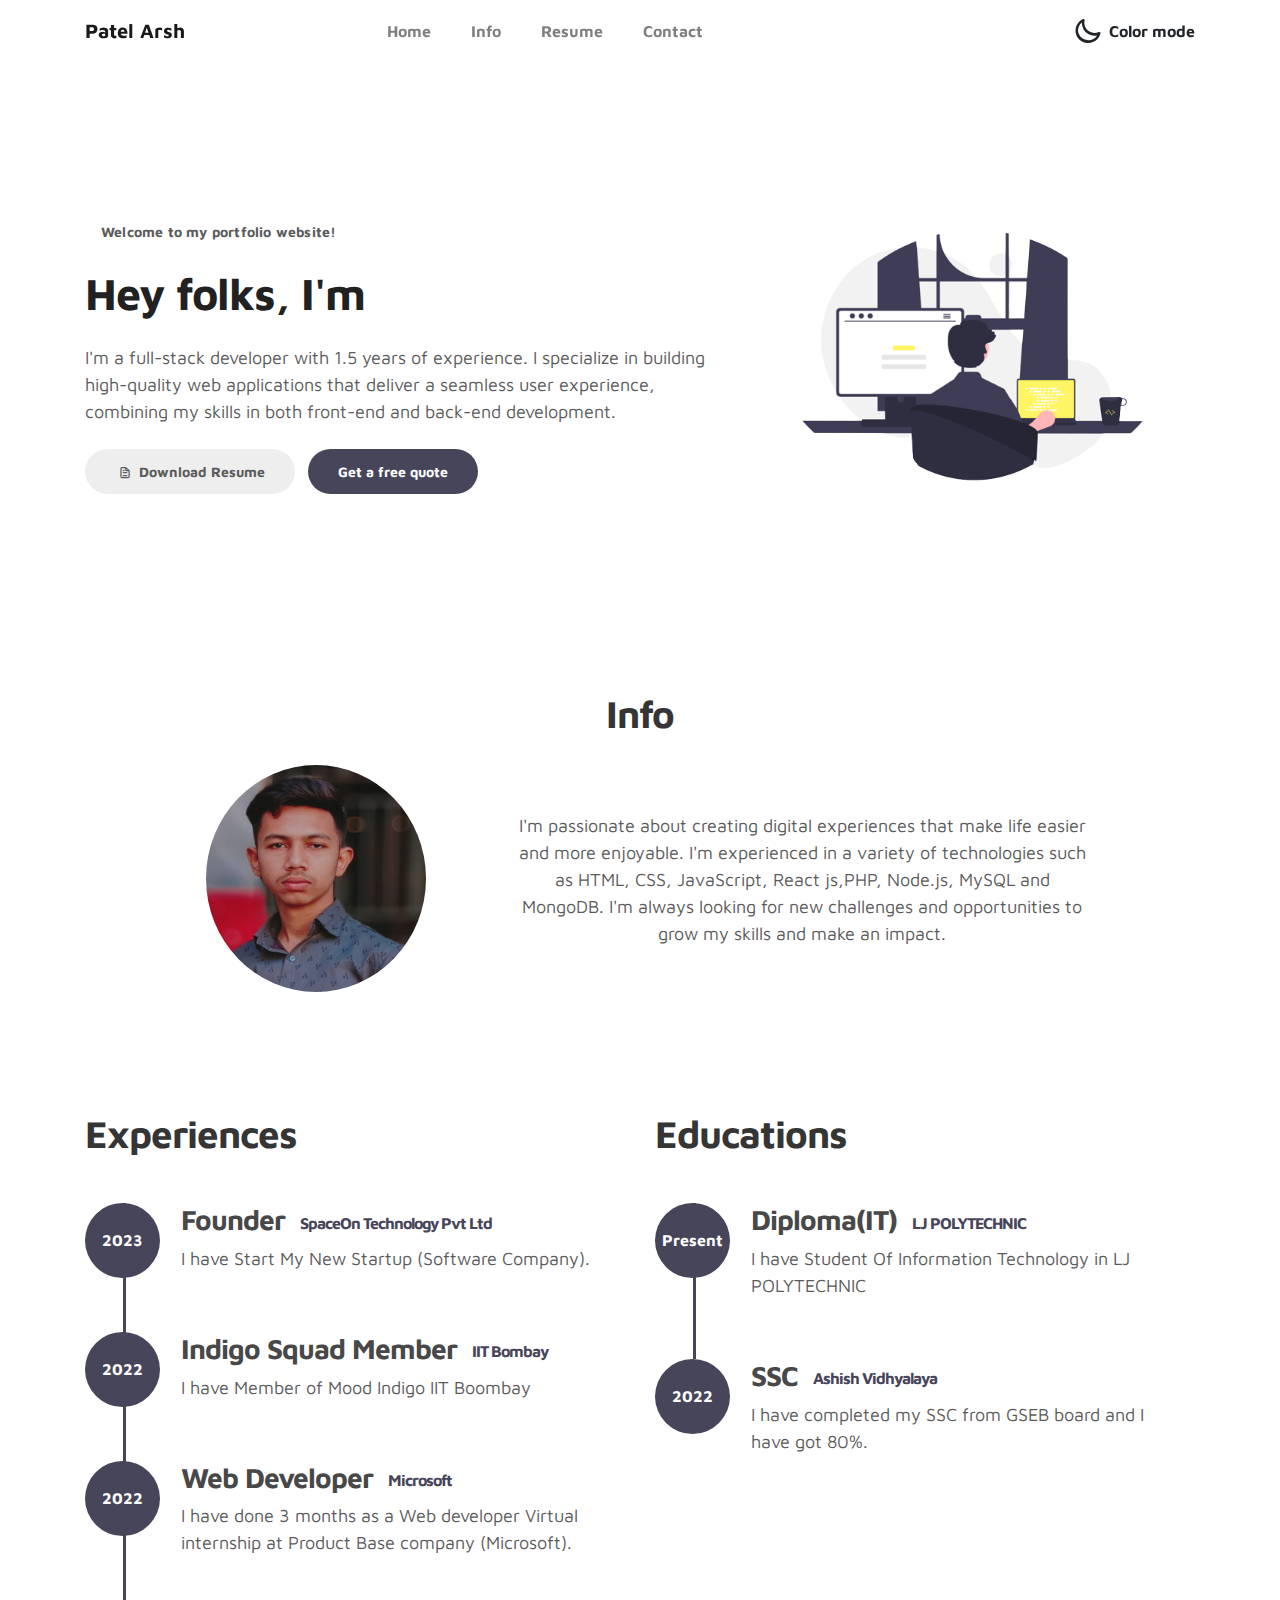
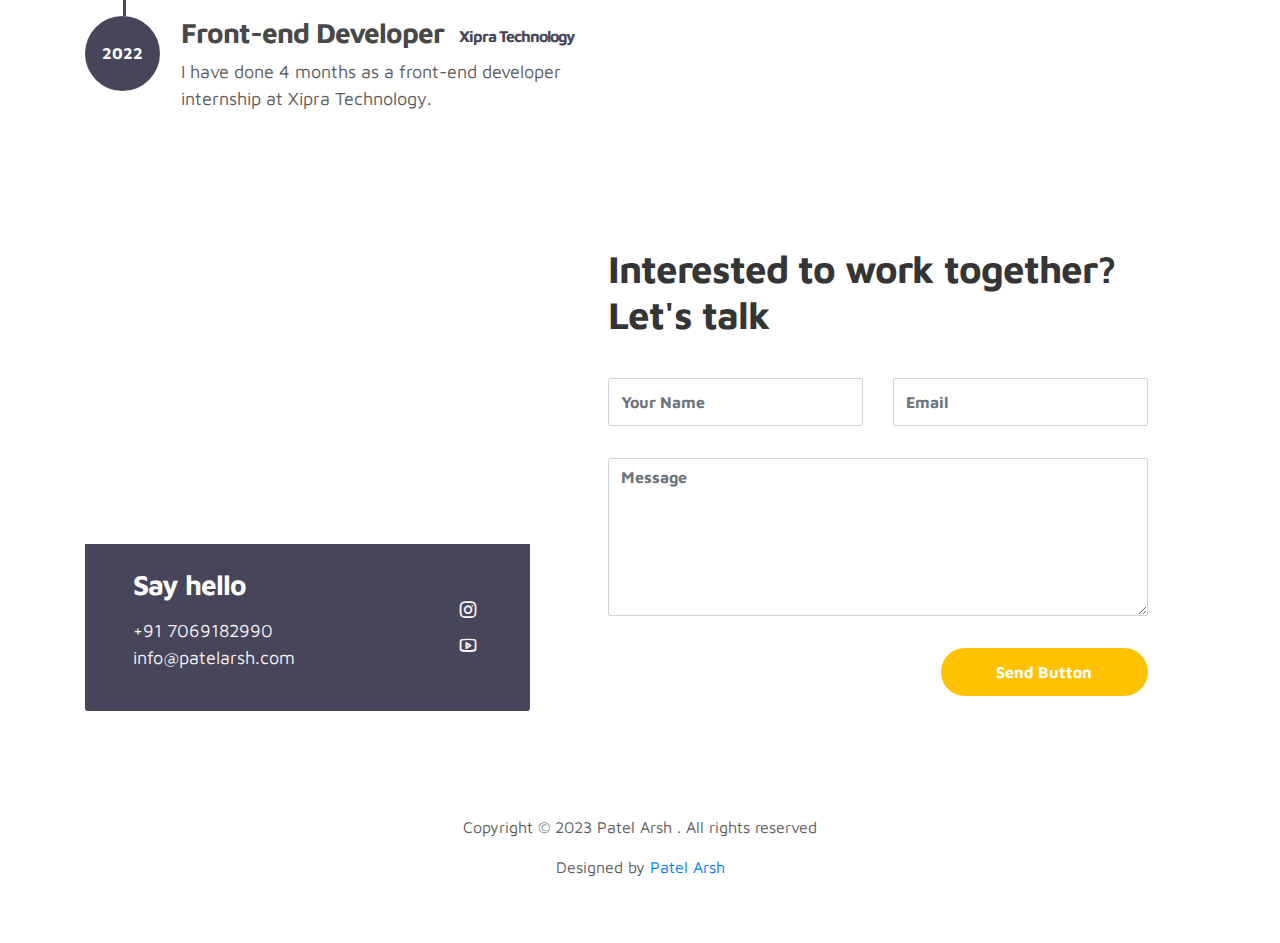
==== commit 38b729fd: "Update index.html" ====
--- a/index.html
+++ b/index.html
@@ -37,14 +37,7 @@
   <link rel="stylesheet" href="css/tooplate-style.css">
 
 	
-	<script src="https://apps.elfsight.com/p/platform.js" defer></script>
-<div class="elfsight-app-e863989b-3a97-4dd0-90bc-7523f755d9ac"></div>
- 
-
-
-
-
-
+	
 </head>
 
 <body>
@@ -142,7 +135,7 @@
             <div class="container">
               <div class="row">
                 <div class="col-sm-3 col-md-7 col-lg-4" style="width: 365px;"><img class="rounded-circle img-fluid"
-                    data-aos="fade-left" src="images/arsh.jpg" alt="Patel Arsh" width="300px"
+                    data-aos="fade-left" src="images/patelarsh.jpg" alt="Patel Arsh" width="300px"
                     style="width: 220px;height: 227.2px;"></div>
                 <div class="col" style="width: 674px;">
                   <p data-aos="fade-right" style="margin: 20px;"><br>I'm passionate about creating digital experiences
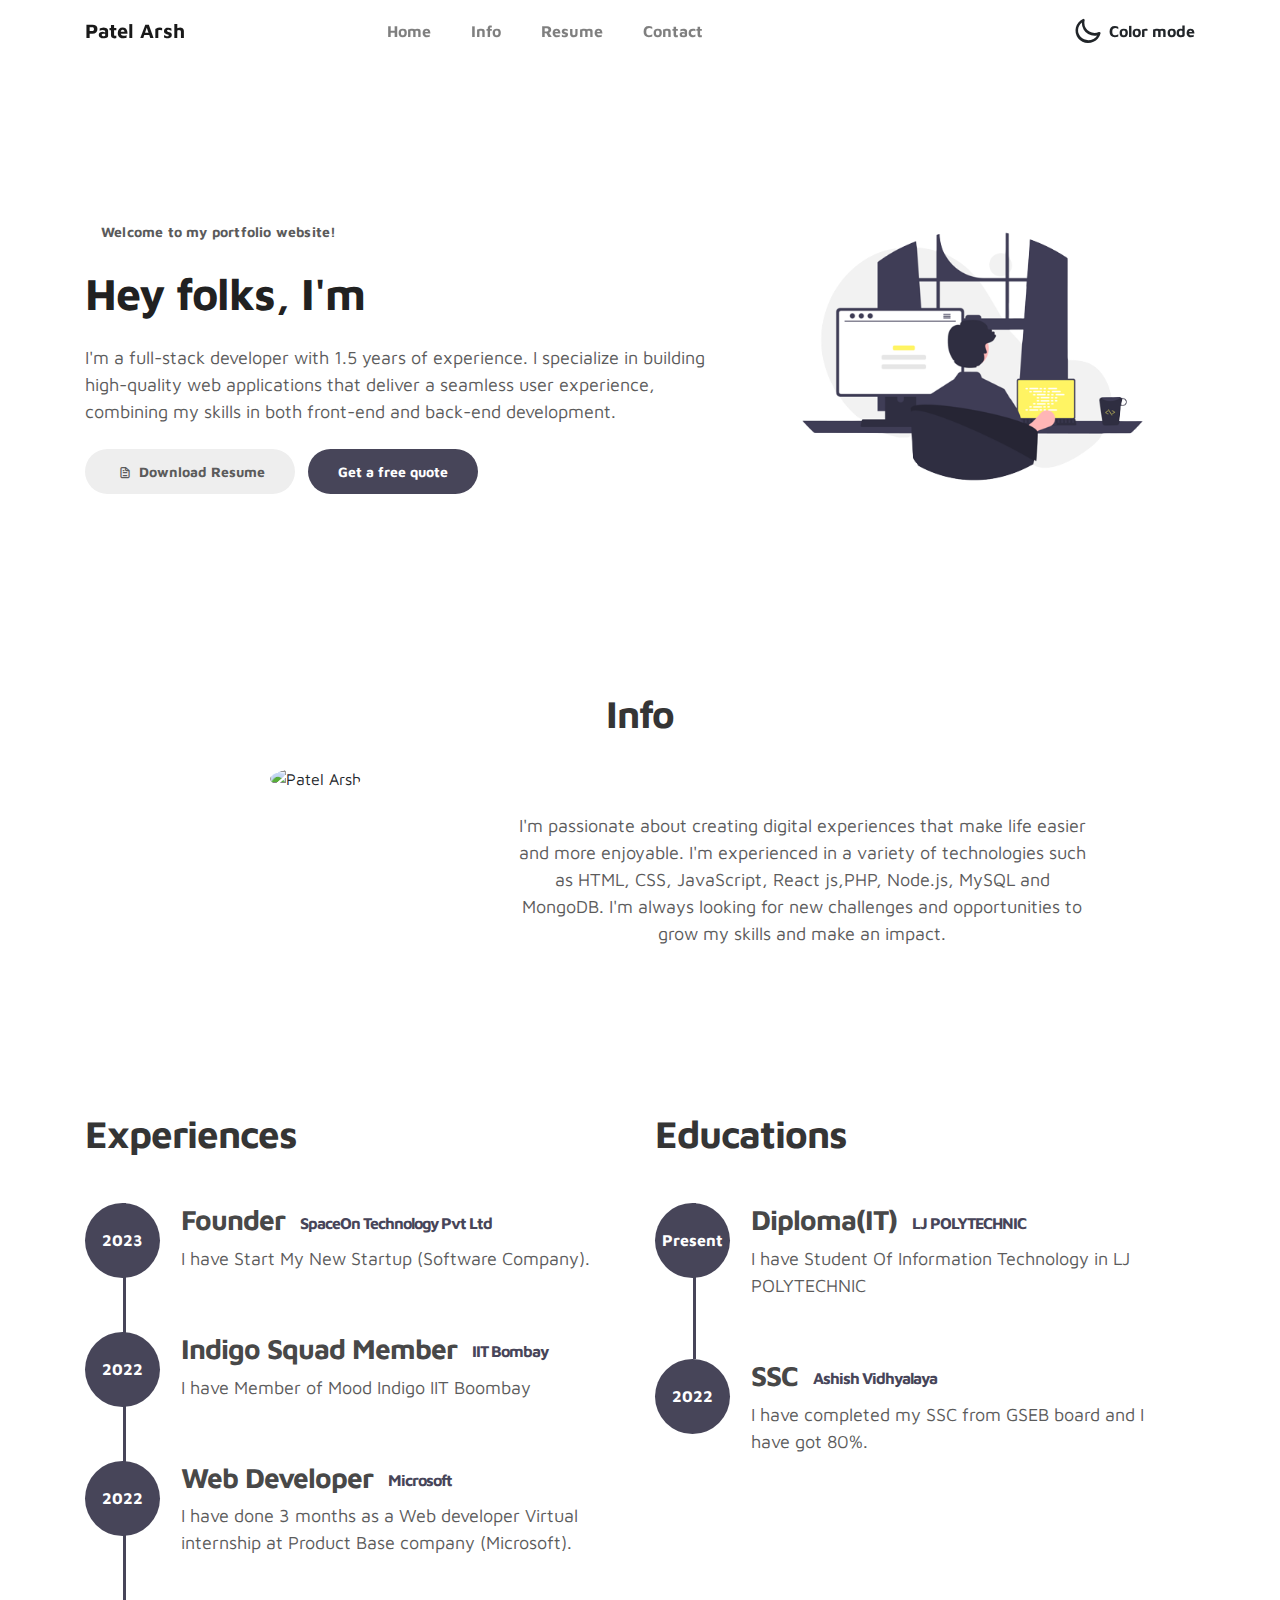
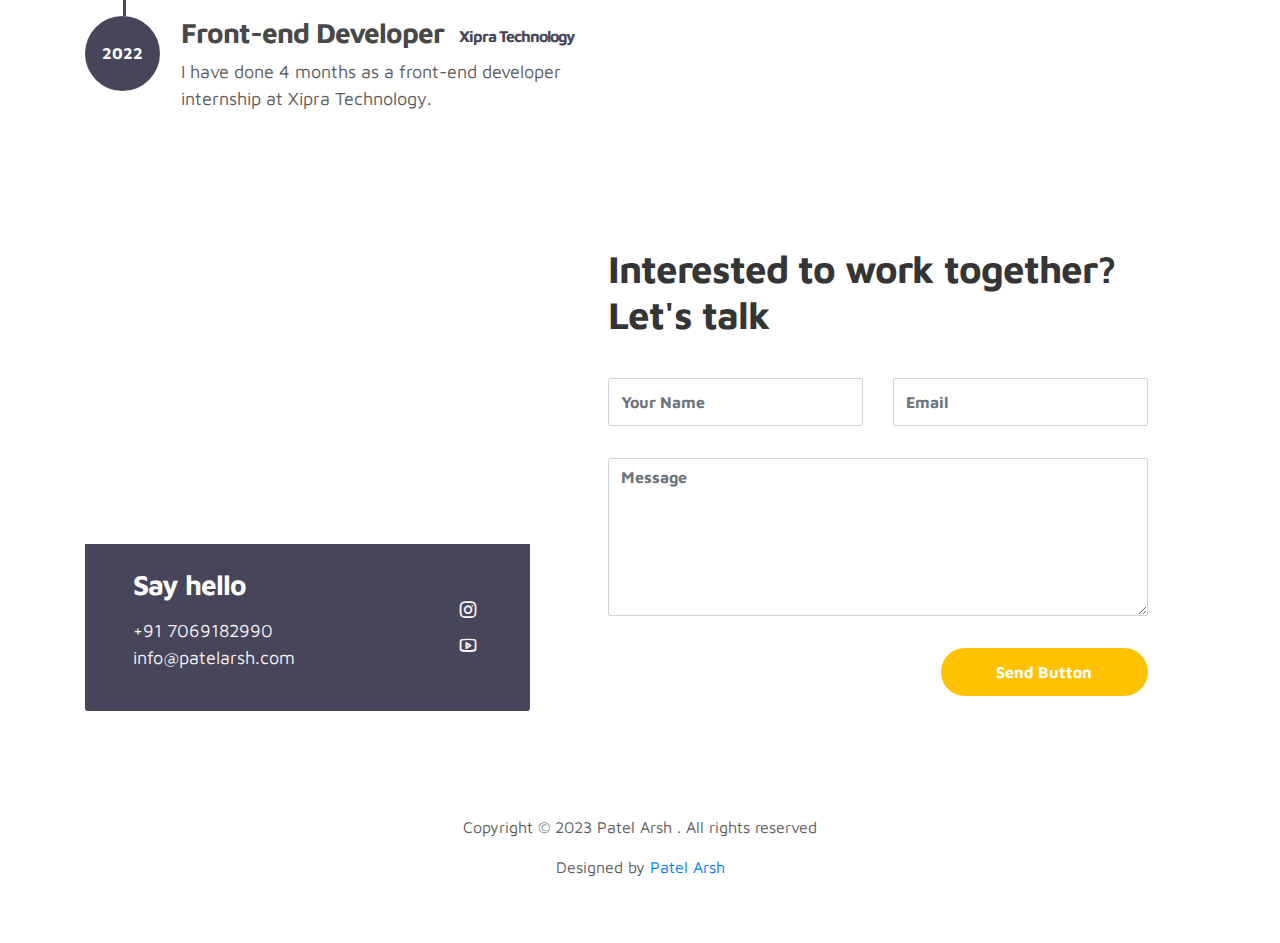
==== commit e46f9411: "Update index.html" ====
--- a/index.html
+++ b/index.html
@@ -135,7 +135,7 @@
             <div class="container">
               <div class="row">
                 <div class="col-sm-3 col-md-7 col-lg-4" style="width: 365px;"><img class="rounded-circle img-fluid"
-                    data-aos="fade-left" src="images/patelarsh.jpg" alt="Patel Arsh" width="300px"
+                    data-aos="fade-left" src="images/arsh.jpg" alt="Patel Arsh" width="300px"
                     style="width: 220px;height: 227.2px;"></div>
                 <div class="col" style="width: 674px;">
                   <p data-aos="fade-right" style="margin: 20px;"><br>I'm passionate about creating digital experiences
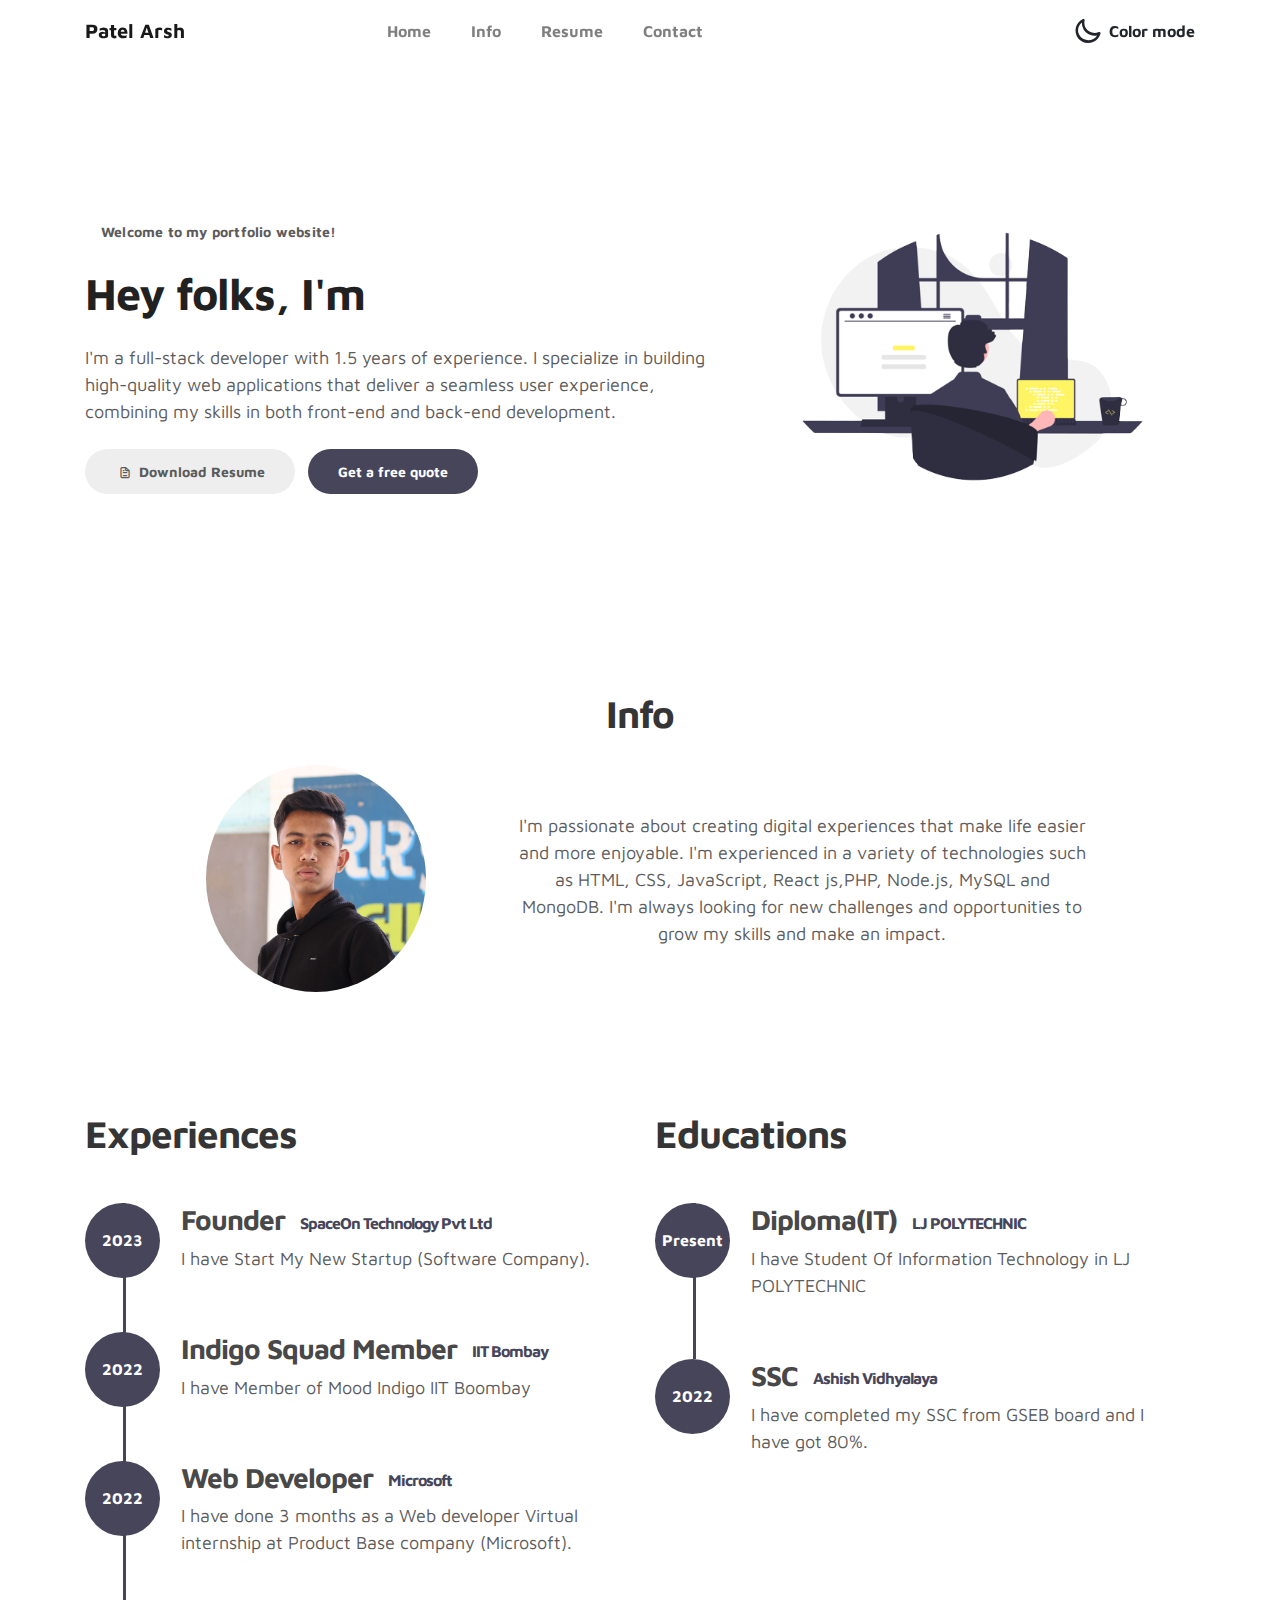
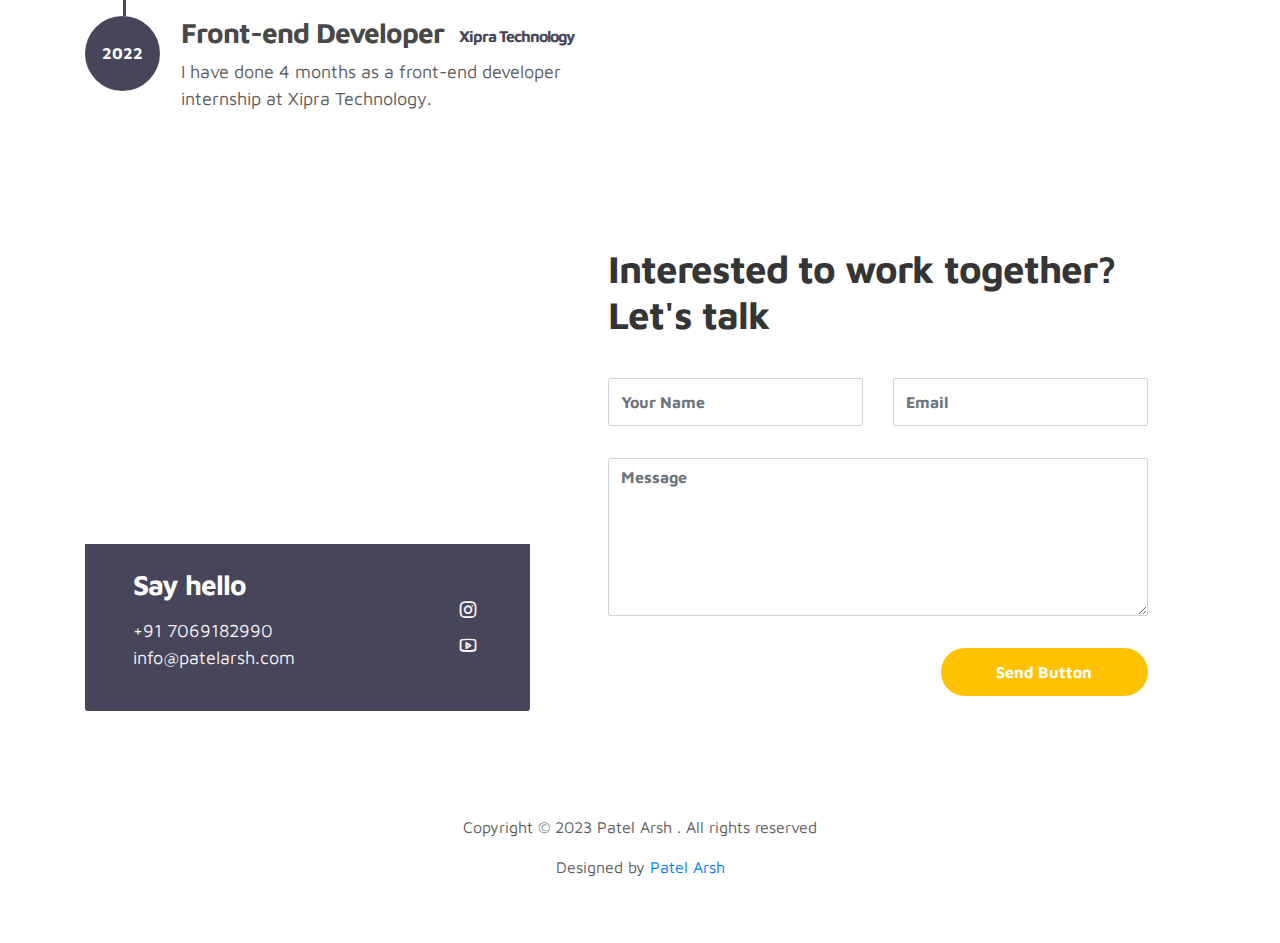
==== commit 55b482f7: "Update index.html" ====
--- a/index.html
+++ b/index.html
@@ -135,7 +135,7 @@
             <div class="container">
               <div class="row">
                 <div class="col-sm-3 col-md-7 col-lg-4" style="width: 365px;"><img class="rounded-circle img-fluid"
-                    data-aos="fade-left" src="images/arsh.jpg" alt="Patel Arsh" width="300px"
+                    data-aos="fade-left" src="images/IMG_6515.JPG" alt="Patel Arsh" width="300px"
                     style="width: 220px;height: 227.2px;"></div>
                 <div class="col" style="width: 674px;">
                   <p data-aos="fade-right" style="margin: 20px;"><br>I'm passionate about creating digital experiences
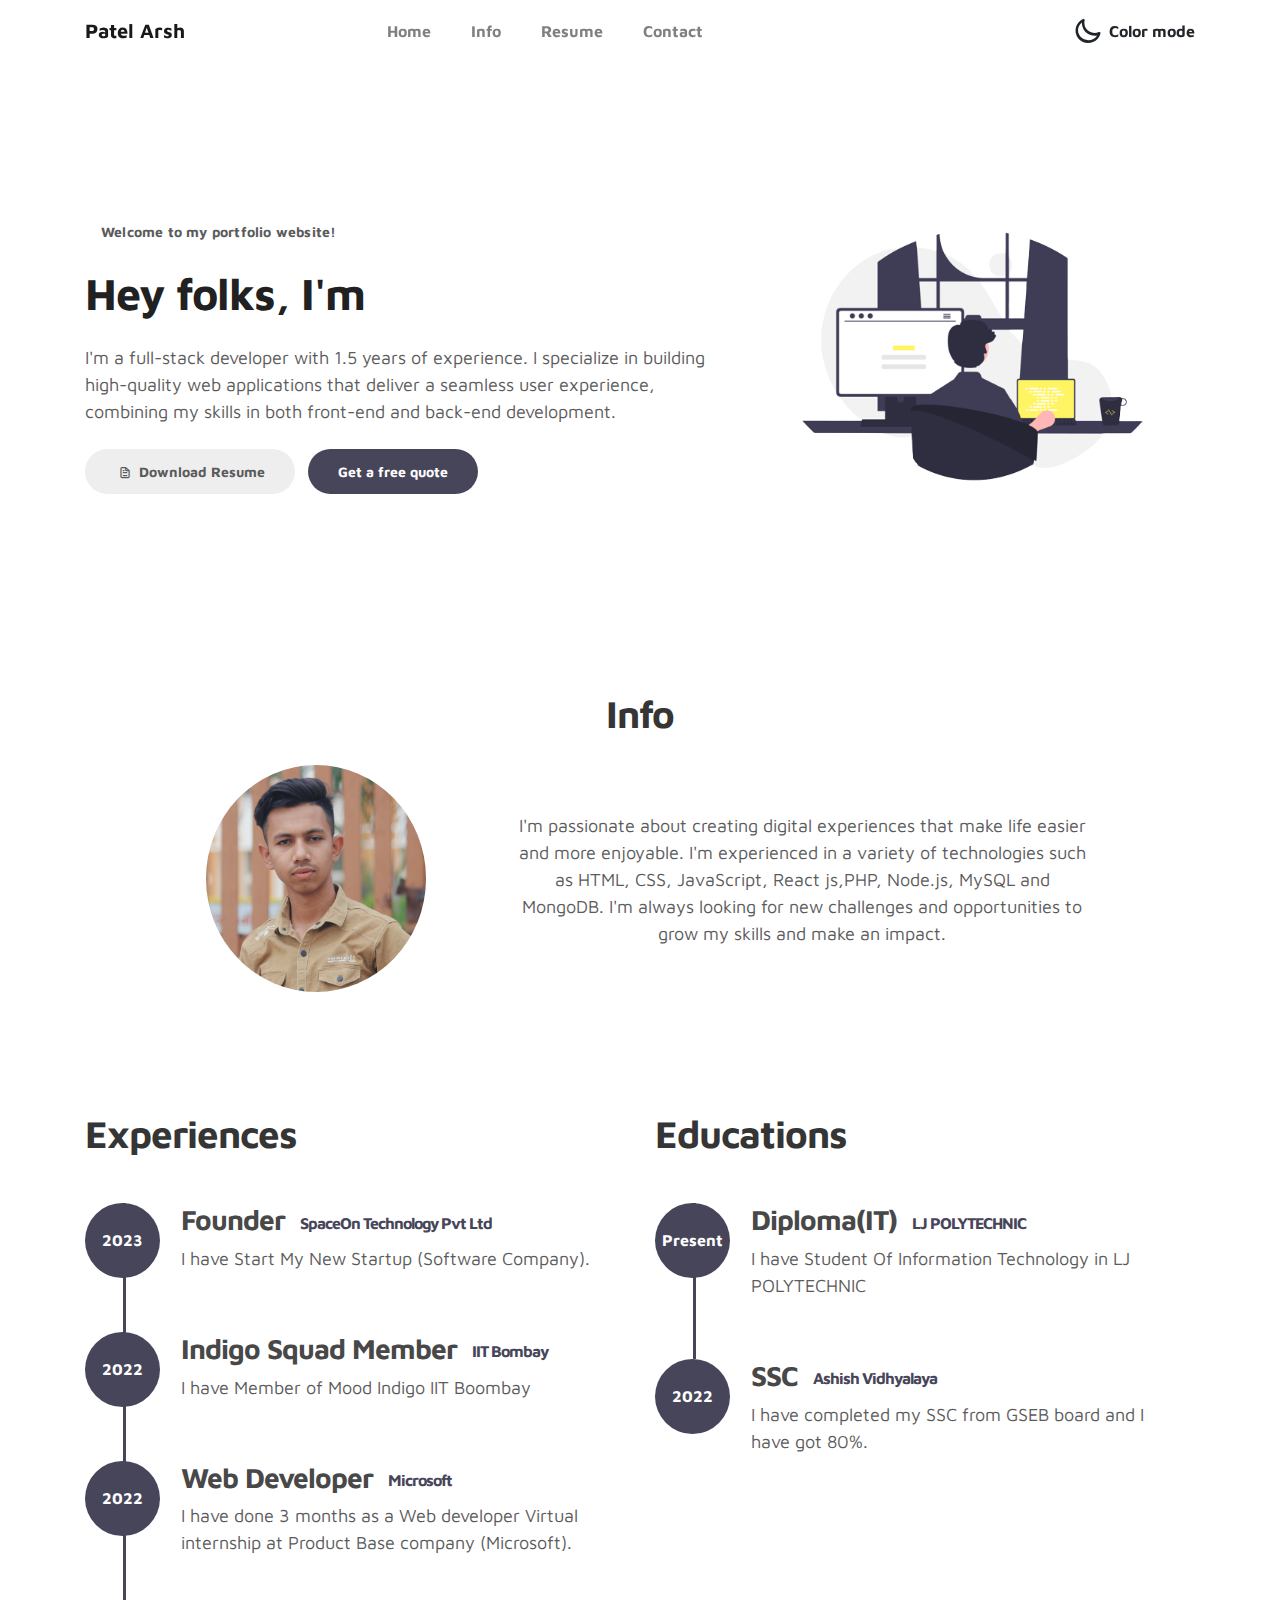
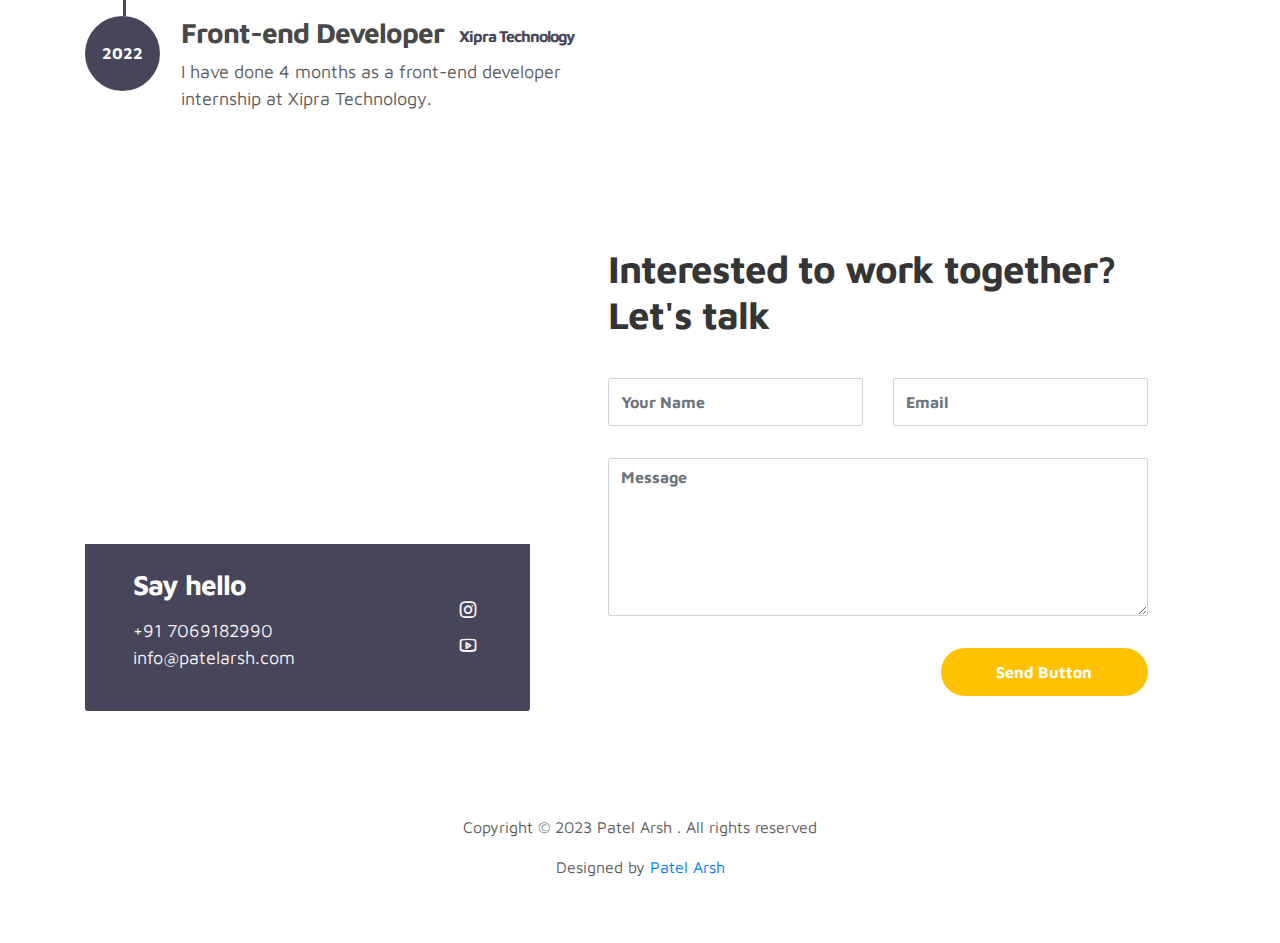
==== commit d1154436: "Update index.html" ====
--- a/index.html
+++ b/index.html
@@ -135,7 +135,7 @@
             <div class="container">
               <div class="row">
                 <div class="col-sm-3 col-md-7 col-lg-4" style="width: 365px;"><img class="rounded-circle img-fluid"
-                    data-aos="fade-left" src="images/IMG_6515.JPG" alt="Patel Arsh" width="300px"
+                    data-aos="fade-left" src="images/patelarsh_img.jpg" alt="Patel Arsh" width="300px"
                     style="width: 220px;height: 227.2px;"></div>
                 <div class="col" style="width: 674px;">
                   <p data-aos="fade-right" style="margin: 20px;"><br>I'm passionate about creating digital experiences
@@ -299,6 +299,7 @@
       </div>
     </div>
   </section>
+	    
 
   <!-- FOOTER -->
   <footer class="footer py-5">
@@ -314,9 +315,27 @@
       </div>
     </div>
   </footer>
-
-
+	    
+
+
+	  <script async src="https://pagead2.googlesyndication.com/pagead/js/adsbygoogle.js?client=ca-pub-3249840428928782"
+     crossorigin="anonymous"></script>
+<!-- footer ads -->
+<ins class="adsbygoogle"
+     style="display:block"
+     data-ad-client="ca-pub-3249840428928782"
+     data-ad-slot="8855132675"
+     data-ad-format="auto"
+     data-full-width-responsive="true"></ins>
+<script>
+     (adsbygoogle = window.adsbygoogle || []).push({});
+</script>
+	    
+	    
+	    
 <script src="https://apps.elfsight.com/p/platform.js" defer></script>
+	    <script async src="https://pagead2.googlesyndication.com/pagead/js/adsbygoogle.js?client=ca-pub-3249840428928782"
+     crossorigin="anonymous"></script>
 <div class="elfsight-app-7919cc88-d0c9-45f0-942d-5efedcaac9d4"></div>
   <script src="js/jquery-3.3.1.min.js"></script>
   <script src="js/popper.min.js"></script>
